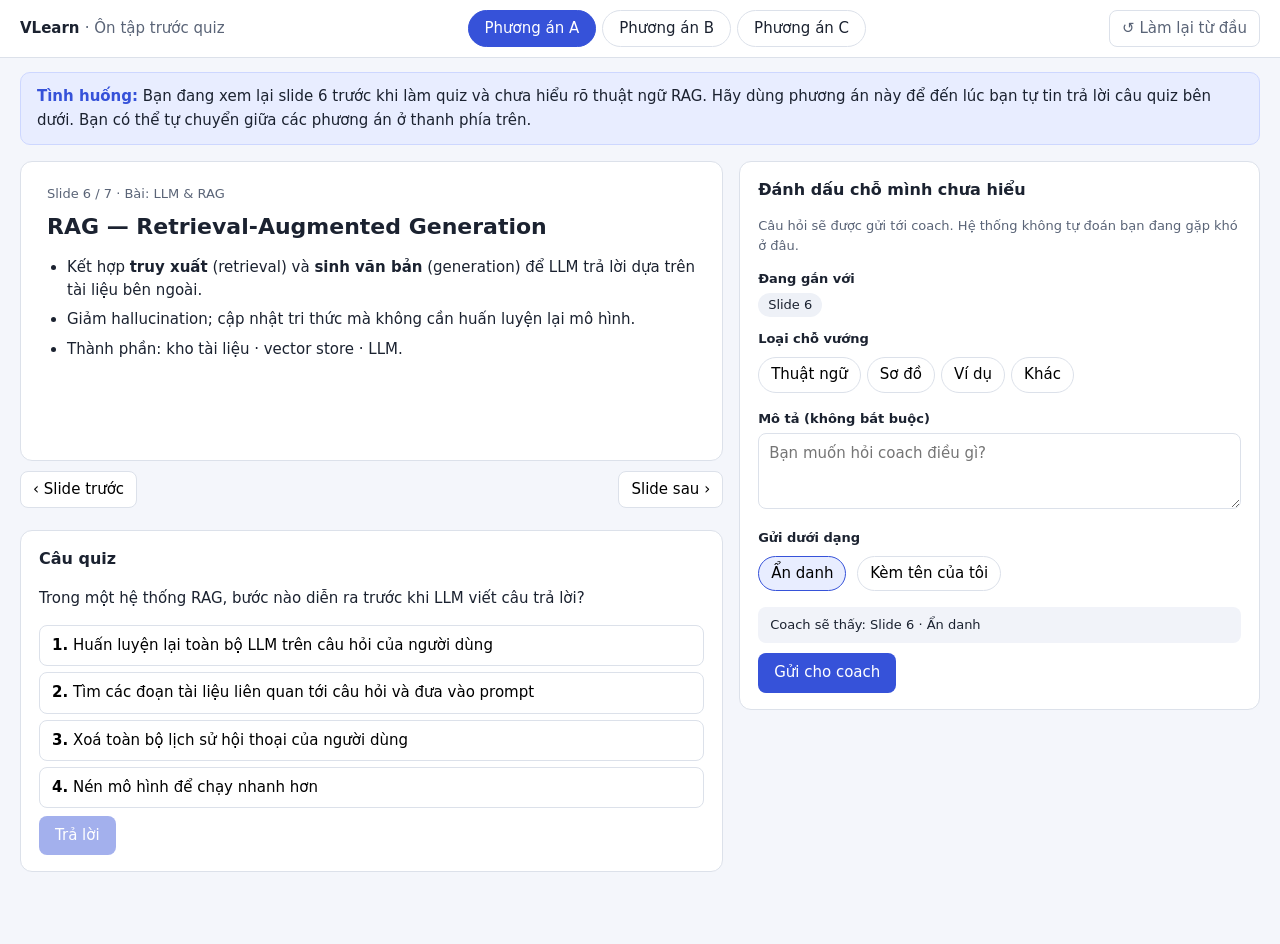
==== interactive_micro_prototype_vlearn_option_a_b_c.html @ 1e6d0ca1 "rebuil project" ====
<!doctype html>
<html lang="vi">
<head>
<meta charset="utf-8">
<meta name="viewport" content="width=device-width,initial-scale=1">
<title>Ôn tập trước quiz · Prototype A/B/C</title>
<style>
:root{
  color-scheme: light;
  --bg:#f4f6fb; --card:#ffffff; --ink:#1b2230; --muted:#5a6477; --line:#dce1ea;
  --brand:#3652d9; --brand-soft:#e8edff; --ok:#1c7a46; --ok-soft:#e2f4ea;
  --warn:#8f5200; --warn-soft:#fff2d4; --bad:#b3261e; --bad-soft:#fde7e5;
}
*{box-sizing:border-box}
body{margin:0;background:var(--bg);color:var(--ink);font:15px/1.55 system-ui,-apple-system,"Segoe UI",Roboto,sans-serif}
button{font:inherit;cursor:pointer}
.top{display:flex;gap:12px;align-items:center;flex-wrap:wrap;padding:10px 20px;background:var(--card);border-bottom:1px solid var(--line);position:sticky;top:0;z-index:5}
.brand{font-weight:700}
.brand span{font-weight:400;color:var(--muted)}
#seg{display:flex;gap:6px;margin:0 auto}
.seg{border:1px solid var(--line);background:#fff;border-radius:999px;padding:6px 16px;color:var(--ink)}
.seg.on{background:var(--brand);border-color:var(--brand);color:#fff}
.ghost{border:1px solid var(--line);background:#fff;border-radius:8px;padding:6px 12px;color:var(--muted)}
.task{margin:14px 20px 0;padding:12px 16px;background:var(--brand-soft);border:1px solid #cdd7ff;border-radius:10px}
.task b{color:var(--brand)}
.grid{display:grid;grid-template-columns:minmax(0,1.35fr) minmax(0,1fr);gap:16px;padding:16px 20px 60px;align-items:start}
@media (max-width:900px){.grid{grid-template-columns:1fr}}
.slide{background:var(--card);border:1px solid var(--line);border-radius:12px;padding:22px 26px;min-height:300px}
.slide .meta{color:var(--muted);font-size:13px;margin-bottom:6px}
.slide h1{font-size:22px;margin:0 0 12px}
.slide ul,.slide ol{margin:6px 0 0;padding-left:20px}
.slide li{margin:6px 0}
.flow{display:flex;flex-wrap:wrap;gap:6px;align-items:center;margin:14px 0}
.flow .st{background:var(--brand-soft);border:1px solid #cdd7ff;border-radius:8px;padding:6px 10px;font-size:14px}
.flow .ar{color:var(--muted)}
.navrow{display:flex;justify-content:space-between;margin:10px 0}
.navrow button{border:1px solid var(--line);background:#fff;border-radius:8px;padding:6px 12px}
.navrow button:disabled{opacity:.4;cursor:default}
.quiz,.card,.pcard{background:var(--card);border:1px solid var(--line);border-radius:12px;padding:16px 18px}
.quiz h2,.pcard h2{font-size:16px;margin:0 0 8px}
.opt{display:block;width:100%;text-align:left;border:1px solid var(--line);background:#fff;border-radius:8px;padding:8px 12px;margin:6px 0}
.opt.sel{border-color:var(--brand);background:var(--brand-soft)}
.primary{background:var(--brand);color:#fff;border:0;border-radius:8px;padding:8px 16px}
.primary:disabled{opacity:.45;cursor:default}
.sec{border:1px solid var(--line);background:#fff;border-radius:8px;padding:7px 12px;margin:4px 6px 4px 0}
.chip{border:1px solid var(--line);background:#fff;border-radius:999px;padding:5px 12px;margin:4px 6px 4px 0}
.chip.sel{background:var(--brand-soft);border-color:var(--brand)}
.muted{color:var(--muted)} .small{font-size:13px}
.field{margin:12px 0}
.field>label{display:block;font-weight:600;font-size:13px;margin-bottom:4px}
textarea,input[type=text]{width:100%;border:1px solid var(--line);border-radius:8px;padding:8px 10px;font:inherit}
textarea{min-height:76px;resize:vertical}
.pill{display:inline-block;background:#eef1f7;border-radius:999px;padding:2px 10px;font-size:13px}
.preview{background:#f1f3f9;border-radius:8px;padding:8px 12px;font-size:13px;margin:10px 0}
.badge{display:inline-block;border-radius:999px;padding:2px 10px;font-size:12px;font-weight:600;margin-bottom:6px}
.badge.high{background:var(--ok-soft);color:var(--ok)}
.badge.mid{background:var(--warn-soft);color:var(--warn)}
.badge.low{background:var(--bad-soft);color:var(--bad)}
.caveat{background:var(--warn-soft);border-radius:8px;padding:6px 10px;font-size:13px}
.src{font-size:13px;color:var(--muted)}
.signal{background:#f1f3f9;border-radius:8px;padding:8px 12px;font-size:13px;margin:8px 0}
.ok{border-color:#b5e0c6;background:var(--ok-soft)}
.bad{border-color:#f1b5b0;background:var(--bad-soft)}
.coach{border-left:4px solid var(--brand)}
.link{background:none;border:0;color:var(--brand);text-decoration:underline;padding:0}
.stack{display:flex;flex-direction:column;gap:12px}
.nudge{position:fixed;right:20px;bottom:20px;width:min(380px,calc(100vw - 40px));background:#fff;border:1px solid var(--brand);border-radius:12px;padding:14px 16px;box-shadow:0 8px 30px rgba(20,30,70,.18);z-index:20;animation:up .25s ease}
@keyframes up{from{transform:translateY(12px);opacity:0}to{transform:none;opacity:1}}
.nudge .why{background:#f1f3f9;border-radius:8px;padding:8px 12px;font-size:13px;margin:8px 0}
.nudge .why ul{margin:4px 0;padding-left:18px}
.row{display:flex;flex-wrap:wrap;gap:6px;margin-top:8px}
.logp{position:fixed;left:0;right:0;bottom:0;max-height:40vh;overflow:auto;background:#10131c;color:#dfe5f5;font:12px/1.5 ui-monospace,Consolas,monospace;padding:10px 16px;z-index:50}
.logp button{margin-right:8px}
.done{margin-top:12px}
</style>
</head>
<body>
<header class="top">
  <div class="brand">VLearn <span>· Ôn tập trước quiz</span></div>
  <nav id="seg" aria-label="Chọn phương án"></nav>
  <button class="ghost" data-act="reset">↺ Làm lại từ đầu</button>
</header>

<section class="task" id="task"></section>

<main class="grid">
  <section class="stack">
    <div>
      <article class="slide" id="slide"></article>
      <div class="navrow" id="navrow"></div>
    </div>
    <section class="quiz" id="quiz"></section>
    <section id="done"></section>
  </section>
  <aside id="panel" aria-live="polite"></aside>
</main>

<div id="nudge" class="nudge" hidden></div>
<div id="logp" class="logp" hidden></div>

<script>
/* ============ Cấu hình (URL): ?t=20 giây dừng ở slide 6 để phương án C gợi ý · ?order=BCA thứ tự nút · ?opt=B mở thẳng · ?log=1 hiện nhật ký ============ */
const params = new URLSearchParams(location.search);
const DWELL = Math.max(3, parseInt(params.get('t') || '20', 10) || 20);
let ORDER = (params.get('order') || 'ABC').toUpperCase().split('');
if (ORDER.length !== 3 || new Set(ORDER).size !== 3 || ORDER.some(c => !'ABC'.includes(c))) ORDER = ['A','B','C'];
const START_OPT = 'ABC'.includes((params.get('opt')||'').toUpperCase()) && params.get('opt') ? params.get('opt').toUpperCase() : ORDER[0];

/* ============ Nội dung dùng chung (fixture ~70%) ============ */
const SLIDES = {
  5: { title:'Giới hạn của LLM', body:`
      <ul>
        <li>Kiến thức dừng ở thời điểm huấn luyện, không tự cập nhật.</li>
        <li>Có thể “bịa” câu trả lời khi thiếu thông tin (hallucination).</li>
        <li>Không biết dữ liệu nội bộ của tổ chức.</li>
      </ul>` },
  6: { title:'RAG — Retrieval-Augmented Generation', body:`
      <ul>
        <li>Kết hợp <b>truy xuất</b> (retrieval) và <b>sinh văn bản</b> (generation) để LLM trả lời dựa trên tài liệu bên ngoài.</li>
        <li>Giảm hallucination; cập nhật tri thức mà không cần huấn luyện lại mô hình.</li>
        <li>Thành phần: kho tài liệu · vector store · LLM.</li>
      </ul>` },
  7: { title:'Pipeline của một hệ thống RAG', body:`
      <div class="flow">
        <span class="st">1 Câu hỏi</span><span class="ar">→</span>
        <span class="st">2 Embedding</span><span class="ar">→</span>
        <span class="st">3 Vector search</span><span class="ar">→</span>
        <span class="st">4 Top-k chunks</span><span class="ar">→</span>
        <span class="st">5 Prompt + LLM</span><span class="ar">→</span>
        <span class="st">6 Câu trả lời</span>
      </div>
      <ul>
        <li>Câu hỏi và tài liệu được chuyển thành vector (embedding).</li>
        <li>Vector search chọn các chunk gần câu hỏi nhất (top-k).</li>
        <li>Các chunk được ghép vào prompt trước khi LLM sinh câu trả lời.</li>
      </ul>` }
};
const CROWD = {5:2, 6:12, 7:5};  // số liệu minh hoạ cho phương án B (không phải dữ liệu thật)
const QUIZ = {
  q:'Trong một hệ thống RAG, bước nào diễn ra trước khi LLM viết câu trả lời?',
  opts:[
    'Huấn luyện lại toàn bộ LLM trên câu hỏi của người dùng',
    'Tìm các đoạn tài liệu liên quan tới câu hỏi và đưa vào prompt',
    'Xoá toàn bộ lịch sử hội thoại của người dùng',
    'Nén mô hình để chạy nhanh hơn'
  ],
  correct:1
};
const TERMS = {
  rag:{label:'Retrieval-Augmented Generation (RAG)', src:'Slide 6, dòng 1–2', conf:'high',
    text:'RAG nghĩa là “tra tài liệu trước, rồi mới trả lời”. Thay vì chỉ dựa vào những gì mô hình đã học, hệ thống (1) tìm các đoạn tài liệu liên quan tới câu hỏi, (2) đưa các đoạn đó vào prompt cùng với câu hỏi, (3) để LLM viết câu trả lời dựa trên các đoạn đó. Giống như làm bài thi được mở sách: bạn lật đúng trang trước khi viết đáp án.'},
  emb:{label:'Embedding / vector search', src:'Slide 7, bước 2–3', conf:'high',
    text:'Embedding biến một đoạn văn thành một dãy số (vector) sao cho các đoạn có nghĩa gần nhau thì vector cũng gần nhau. Vector search là bước so khoảng cách giữa vector của câu hỏi với vector của các đoạn tài liệu để tìm ra những đoạn gần nhất.'},
  topk:{label:'Top-k chunks', src:'Slide 7, bước 4', conf:'mid',
    text:'Top-k chunks là k đoạn tài liệu (chunk) giống câu hỏi nhất sau bước vector search. Ví dụ k = 3 nghĩa là lấy 3 đoạn gần nhất rồi đưa vào prompt.',
    caveat:'Slide chưa nói cách chọn k. Giá trị k tuỳ từng hệ thống — nên xác nhận với coach.'},
  none:{label:'', src:'Không tìm thấy trong slide 5–7', conf:'low',
    text:'Mình chưa tìm thấy phần này trong slide 5–7 nên chưa chắc về câu trả lời. Bạn thử chọn một thuật ngữ gợi ý hoặc nhờ coach.'}
};
const CONF = {high:'Cao', mid:'Trung bình', low:'Thấp'};
const COACH_REPLY = 'Chào bạn, RAG hiểu đơn giản là “cho mô hình mở sách khi trả lời”. Bạn xem lại sơ đồ ở slide 7: câu hỏi → tìm đoạn tài liệu liên quan → đưa vào prompt → LLM trả lời. Nếu còn chỗ nào mơ hồ, bạn nhắn lại mình nhé.';

/* ============ Trạng thái ============ */
const LOG = [];
const TRIED = new Set();
let timers = [];
let S = fresh(START_OPT);

function fresh(opt){
  return {
    opt, t0: Date.now(), slide: 6, visits:{5:0,6:1,7:0}, dwell:0,
    q:{pick:null, result:null, conf:null, tries:0},
    nudgeOn:true, nudgeVisible:false, nudgeShown:0,
    a:{phase:'form', kind:'', text:'', anon:true},
    b:{phase:'ask', key:null, query:'', draft:'', anon:true, note:''},
    c:{phase:'idle', signals:[], why:false, anon:false}
  };
}
const $ = s => document.querySelector(s);
const esc = s => String(s).replace(/[&<>"']/g, c => ({'&':'&amp;','<':'&lt;','>':'&gt;','"':'&quot;',"'":'&#39;'}[c]));
function now(){ return new Date().toLocaleTimeString('vi-VN',{hour12:false}); }
function log(action, detail=''){
  LOG.push({clock:now(), t:((Date.now()-S.t0)/1000).toFixed(1), opt:S.opt, action, detail});
  renderLog();
}
function clearTimers(){ timers.forEach(clearTimeout); timers = []; }

/* ============ Render ============ */
function render(){
  $('#seg').innerHTML = ORDER.map(o =>
    `<button class="seg ${S.opt===o?'on':''}" data-act="opt" data-v="${o}">Phương án ${o}${TRIED.has(o)?' ✓':''}</button>`).join('');
  $('#task').innerHTML = `<b>Tình huống:</b> Bạn đang xem lại slide 6 trước khi làm quiz và chưa hiểu rõ thuật ngữ RAG. Hãy dùng phương án này để đến lúc bạn tự tin trả lời câu quiz bên dưới. Bạn có thể tự chuyển giữa các phương án ở thanh phía trên.`;
  const sl = SLIDES[S.slide];
  $('#slide').innerHTML = `<div class="meta">Slide ${S.slide} / 7 · Bài: LLM &amp; RAG</div><h1>${sl.title}</h1>${sl.body}`;
  $('#navrow').innerHTML =
    `<button data-act="slide" data-n="${S.slide-1}" ${S.slide<=5?'disabled':''}>‹ Slide trước</button>
     <button data-act="slide" data-n="${S.slide+1}" ${S.slide>=7?'disabled':''}>Slide sau ›</button>`;
  renderQuiz();
  renderPanel();
  renderNudge();
}

function renderQuiz(){
  const q = S.q;
  let h = `<h2>Câu quiz</h2><p>${QUIZ.q}</p>`;
  h += QUIZ.opts.map((o,i)=>`<button class="opt ${q.pick===i?'sel':''}" data-act="qpick" data-i="${i}"><b>${i+1}.</b> ${esc(o)}</button>`).join('');
  h += `<div class="row"><button class="primary" data-act="qsubmit" ${q.pick===null?'disabled':''}>Trả lời</button></div>`;
  if (q.result==='bad') h += `<div class="card bad" style="margin-top:10px">Chưa đúng. Bạn có thể xem lại slide và thử lại.</div>`;
  if (q.result==='ok'){
    h += `<div class="card ok" style="margin-top:10px"><b>Đúng.</b>`;
    if (q.conf===null){
      h += `<p style="margin:8px 0 4px">Bạn thấy mình chắc chắn với câu trả lời này đến mức nào?</p>
        <div class="row"><button class="sec" data-act="conf" data-v="Chắc chắn">Chắc chắn</button>
        <button class="sec" data-act="conf" data-v="Tạm ổn">Tạm ổn</button>
        <button class="sec" data-act="conf" data-v="Đoán">Chủ yếu là đoán</button></div>`;
    } else h += ` <span class="muted">Mức chắc chắn bạn chọn: ${esc(q.conf)}.</span>`;
    h += `</div>`;
  }
  $('#quiz').innerHTML = h;
  if (q.conf!==null){
    const left = ORDER.filter(o=>!TRIED.has(o));
    $('#done').innerHTML = `<div class="card done"><b>Bạn đã hoàn thành phương án ${S.opt}.</b><br>${left.length?`Hãy thử tiếp phương án ${left.join(', ')} ở thanh phía trên.`:'Bạn đã thử cả ba phương án.'}</div>`;
  } else $('#done').innerHTML = '';
}

function badge(conf){ return `<div class="badge ${conf}">Độ chắc chắn của mình: ${CONF[conf]}</div>`; }
function explainCard(key, query){
  const t = TERMS[key];
  const head = key==='none' ? `<h3 style="margin:0 0 4px;font-size:15px">Câu hỏi: “${esc(query)}”</h3>` : `<h3 style="margin:0 0 4px;font-size:15px">${esc(t.label)}</h3>`;
  return `<div class="card">${badge(t.conf)}${head}<p style="margin:6px 0">${t.text}</p>
    ${t.caveat?`<p class="caveat">⚠ ${t.caveat}</p>`:''}
    <p class="src">Dựa trên: ${t.src}</p>
    <p class="muted small" style="margin:0">Đây là giải thích tự động, có thể chưa chính xác.</p></div>`;
}
function sentCard(p, canEdit){
  return `<div class="card ok"><b>Đã gửi cho coach.</b>
    <p class="muted small" style="margin:6px 0">Coach thường phản hồi trong vòng một ngày làm việc. Trong prototype, phản hồi hiện sau vài giây.</p>
    <div class="row">${canEdit?`<button class="sec" data-act="${p}_edit">Sửa câu hỏi</button>`:''}<button class="sec" data-act="${p}_withdraw">Thu hồi</button></div></div>`;
}
function replyCard(p, label){
  return `<div class="card coach"><b>${label}</b><p style="margin:6px 0">${COACH_REPLY}</p>
    <div class="row"><button class="sec" data-act="${p}_more">Hỏi thêm</button></div></div>`;
}

function renderPanel(){
  const el = $('#panel');
  if (S.opt==='A') el.innerHTML = panelA();
  else if (S.opt==='B') el.innerHTML = panelB();
  else el.innerHTML = panelC();
}

/* ----- Phương án A: learner tự đánh dấu, coach trả lời, AI không suy đoán ----- */
function panelA(){
  const a = S.a;
  let h = `<div class="pcard"><h2>Đánh dấu chỗ mình chưa hiểu</h2>
    <p class="muted small">Câu hỏi sẽ được gửi tới coach. Hệ thống không tự đoán bạn đang gặp khó ở đâu.</p>`;
  if (a.phase==='form'){
    const kinds = ['Thuật ngữ','Sơ đồ','Ví dụ','Khác'];
    h += `<div class="field"><label>Đang gắn với</label><span class="pill">Slide ${S.slide}</span></div>
      <div class="field"><label>Loại chỗ vướng</label>${kinds.map(k=>`<button class="chip ${a.kind===k?'sel':''}" data-act="a_kind" data-v="${k}">${k}</button>`).join('')}</div>
      <div class="field"><label for="aText">Mô tả (không bắt buộc)</label><textarea id="aText" placeholder="Bạn muốn hỏi coach điều gì?">${esc(a.text)}</textarea></div>
      <div class="field"><label>Gửi dưới dạng</label>
        <button class="chip ${a.anon?'sel':''}" data-act="a_anon" data-v="1">Ẩn danh</button>
        <button class="chip ${!a.anon?'sel':''}" data-act="a_anon" data-v="0">Kèm tên của tôi</button></div>
      <div class="preview">Coach sẽ thấy: Slide ${S.slide}${a.kind?` · ${esc(a.kind)}`:''}${a.text?` · “${esc(a.text)}”`:''} · ${a.anon?'Ẩn danh':'Có tên của bạn'}</div>
      <button class="primary" data-act="a_send">Gửi cho coach</button>`;
  } else if (a.phase==='sent') h += sentCard('a', true);
  else h += replyCard('a', 'Coach trả lời:');
  return h + `</div>`;
}

/* ----- Phương án B: learner hỏi, AI giải thích ở cấp nội dung ----- */
function panelB(){
  const b = S.b;
  let h = `<div class="pcard"><h2>Hỏi trợ lý về slide này</h2>
    <p class="muted small">Trợ lý chỉ dựa trên slide 5–7 của bài này và có thể trả lời sai.</p>
    <div class="signal">Slide ${S.slide}: ${CROWD[S.slide]} bạn khác cũng đánh dấu “chưa hiểu” (không hiển thị tên · số liệu minh hoạ)</div>`;
  if (b.phase==='ask'){
    if (b.note) h += `<p class="muted small">${esc(b.note)}</p>`;
    h += `<div class="field"><label>Chọn một thuật ngữ</label>
      <button class="chip" data-act="b_term" data-k="rag">Retrieval-Augmented Generation</button>
      <button class="chip" data-act="b_term" data-k="emb">Embedding / vector search</button>
      <button class="chip" data-act="b_term" data-k="topk">Top-k chunks</button></div>
      <div class="field"><label for="bQ">Hoặc tự hỏi</label>
      <input type="text" id="bQ" placeholder="Bạn muốn hiểu điều gì trên slide?" value="${esc(b.query)}">
      <div class="row"><button class="primary" data-act="b_ask">Hỏi</button></div></div>`;
  } else if (b.phase==='explained'){
    h += explainCard(b.key, b.query) + `<div class="row">
      <button class="sec" data-act="b_ok">Mình hiểu rồi</button>
      <button class="sec" data-act="b_draft">Vẫn chưa hiểu</button>
      <button class="sec" data-act="b_more">Hỏi phần khác</button></div>`;
  } else if (b.phase==='draft'){
    h += `<div class="field"><label for="bDraft">Trợ lý soạn nháp câu hỏi cho coach — bạn xem và sửa trước khi gửi</label>
      <textarea id="bDraft">${esc(b.draft)}</textarea></div>
      <div class="field"><label>Gửi dưới dạng</label>
        <button class="chip ${b.anon?'sel':''}" data-act="b_anon" data-v="1">Ẩn danh</button>
        <button class="chip ${!b.anon?'sel':''}" data-act="b_anon" data-v="0">Kèm tên của tôi</button></div>
      <div class="row"><button class="primary" data-act="b_send">Gửi cho coach</button>
      <button class="sec" data-act="b_cancel">Không gửi</button></div>`;
  } else if (b.phase==='sent') h += sentCard('b', false);
  else h += replyCard('b', 'Coach trả lời:');
  return h + `</div>`;
}

/* ----- Phương án C: AI chủ động hỏi thăm khi thấy tín hiệu ----- */
function panelC(){
  const c = S.c;
  let h = `<div class="pcard"><h2>Trợ lý học tập</h2>
    <p class="muted small">Mình chỉ lên tiếng khi thấy bạn có thể đang gặp khó. Mình dùng thao tác chuyển slide và thời gian ở mỗi slide trong phiên này; mình không đọc ghi chú hay nội dung chat của bạn.</p>
    <div class="row" style="margin:0 0 8px"><span class="pill">Gợi ý chủ động: ${S.nudgeOn?'Bật':'Tắt'}</span>
    <button class="link" data-act="${S.nudgeOn?'c_off':'c_on'}">${S.nudgeOn?'Tắt':'Bật lại'}</button></div>`;
  if (c.phase==='idle'){
    h += `<p class="muted">${S.nudgeOn?'Hiện chưa có gợi ý nào.':'Gợi ý chủ động đang tắt.'}</p>`;
  } else if (c.phase==='explained'){
    h += explainCard('rag') + `<div class="row">
      <button class="sec" data-act="c_ok">Mình hiểu rồi</button>
      <button class="sec" data-act="c_coach">Vẫn chưa hiểu → nhờ coach</button></div>`;
  } else if (c.phase==='preview'){
    h += `<div class="card"><b>Xem trước thẻ sẽ vào hàng chờ hỗ trợ của coach</b>
      <ul class="small" style="margin:8px 0;padding-left:18px">
        <li>Learner: ${c.anon?'Ẩn danh':'Bạn (kèm tên)'}</li>
        <li>Nội dung: Slide 6 — RAG</li>
        <li>Tín hiệu hệ thống đã thấy: ${c.signals.length?esc(c.signals.join('; ')):'không có'}</li>
        <li>Gợi ý hành động cho coach: nhắn hỏi bạn chỗ nào ở slide 6 chưa rõ</li></ul>
      <div class="field" style="margin:8px 0"><label>Gửi dưới dạng</label>
        <button class="chip ${!c.anon?'sel':''}" data-act="c_anon" data-v="0">Kèm tên của tôi</button>
        <button class="chip ${c.anon?'sel':''}" data-act="c_anon" data-v="1">Ẩn danh</button></div>
      <p class="muted small" style="margin:0 0 8px">Thẻ chỉ được gửi khi bạn bấm “Gửi cho coach”.</p>
      <div class="row"><button class="primary" data-act="c_send">Gửi cho coach</button>
      <button class="sec" data-act="c_cancel">Không gửi</button></div></div>`;
  } else if (c.phase==='sent') h += sentCard('c', false);
  else h += replyCard('c', 'Coach nhắn cho bạn:');
  return h + `</div>`;
}

function renderNudge(){
  const el = $('#nudge');
  if (S.opt!=='C' || !S.nudgeVisible){ el.hidden = true; el.innerHTML=''; return; }
  const c = S.c;
  el.hidden = false;
  el.innerHTML = `<b>Có vẻ bạn đang gặp khó ở slide 6.</b> Bạn có cần mình giúp không?
    <div><button class="link small" data-act="c_why">Vì sao mình hỏi?</button></div>
    ${c.why?`<div class="why">Mình thấy:<ul>${c.signals.map(s=>`<li>${esc(s)}</li>`).join('')}</ul>
      Mình chỉ dùng thao tác chuyển slide và thời gian ở mỗi slide trong phiên này, và không báo coach nếu bạn chưa đồng ý. Đây chỉ là suy đoán, có thể sai.</div>`:''}
    <div class="row"><button class="primary" data-act="c_explain">Giải thích giúp mình</button>
    <button class="sec" data-act="c_coach">Nhờ coach hỗ trợ</button>
    <button class="sec" data-act="c_later">Để sau</button>
    <button class="sec" data-act="c_offnudge">Đừng gợi ý nữa</button></div>`;
}

function renderLog(){
  const el = $('#logp');
  if (el.hidden) return;
  el.innerHTML = `<div><button data-act="logcopy">Sao chép nhật ký</button><button data-act="logclose">Đóng (Shift+L)</button>
    <b>Nhật ký thao tác — chỉ dành cho người điều phối, không thay thế ghi chú quan sát của bạn</b></div>` +
    LOG.map(e=>`<div>${e.clock} · +${e.t}s · ${e.opt} · ${esc(e.action)} ${esc(e.detail)}</div>`).join('');
}

/* ============ Logic ============ */
function switchOpt(o){
  if (o===S.opt) return;
  clearTimers();
  const prevLog = S.opt;
  S = fresh(o);
  log('switch_option', 'từ ' + prevLog);
  render();
}
function gotoSlide(n){
  if (n<5||n>7||n===S.slide) return;
  S.slide = n; S.visits[n]++; S.dwell = 0;
  log('slide', String(n));
  if (S.opt==='C' && n===6 && S.visits[6]>=2) maybeNudge('revisit');
  render();
}
function maybeNudge(reason){
  if (S.opt!=='C' || !S.nudgeOn || S.nudgeVisible || S.nudgeShown>=2 || S.c.phase!=='idle') return;
  const sig = [];
  if (reason==='dwell') sig.push(`Đang ở slide 6 khoảng ${Math.max(S.dwell,1)} giây`);
  if (S.visits[6]>=2) sig.push(`Đã quay lại slide 6 ${S.visits[6]-1} lần`);
  S.c.signals = sig; S.c.why = false;
  S.nudgeVisible = true; S.nudgeShown++;
  log('nudge_shown', reason + ': ' + sig.join('; '));
  renderNudge();
}
setInterval(()=>{
  if (S.opt==='C' && S.slide===6 && !S.nudgeVisible && S.nudgeOn){
    S.dwell++;
    if (S.dwell>=DWELL) maybeNudge('dwell');
  }
}, 1000);

function startReply(p){
  const t = setTimeout(()=>{ if (S[p].phase==='sent'){ S[p].phase='replied'; log('coach_reply_shown'); render(); } }, 4000);
  timers.push(t);
}
function answerKey(q){
  const s = q.toLowerCase();
  if (/rag|retrieval|augment/.test(s)) return 'rag';
  if (/embed|vector/.test(s)) return 'emb';
  if (/top|chunk/.test(s)) return 'topk';
  return 'none';
}

const ACT = {
  opt:(d)=>switchOpt(d.v),
  reset:()=>{ clearTimers(); const o=S.opt; S=fresh(o); log('reset'); render(); },
  slide:(d)=>gotoSlide(parseInt(d.n,10)),
  qpick:(d)=>{ S.q.pick=parseInt(d.i,10); S.q.result=null; log('quiz_pick', String(S.q.pick+1)); render(); },
  qsubmit:()=>{ S.q.tries++; S.q.result = S.q.pick===QUIZ.correct?'ok':'bad'; log('quiz_submit', `đáp án ${S.q.pick+1} → ${S.q.result==='ok'?'đúng':'sai'} (lần ${S.q.tries})`); render(); },
  conf:(d)=>{ S.q.conf=d.v; TRIED.add(S.opt); log('confidence', d.v); log('option_done'); render(); },

  a_kind:(d)=>{ S.a.kind=d.v; log('A_kind', d.v); render(); },
  a_anon:(d)=>{ S.a.anon=d.v==='1'; log('A_anon', S.a.anon?'ẩn danh':'kèm tên'); render(); },
  a_send:()=>{ S.a.phase='sent'; log('A_send', `slide ${S.slide}; ${S.a.kind||'-'}; "${S.a.text}"; ${S.a.anon?'ẩn danh':'kèm tên'}`); startReply('a'); render(); },
  a_edit:()=>{ clearTimers(); S.a.phase='form'; log('A_edit'); render(); },
  a_withdraw:()=>{ clearTimers(); S.a=fresh('A').a; log('A_withdraw'); render(); },
  a_more:()=>{ S.a=fresh('A').a; log('A_more'); render(); },

  b_term:(d)=>{ S.b.key=d.k; S.b.query=''; S.b.phase='explained'; log('B_term', d.k); render(); },
  b_ask:()=>{ const v=(S.b.query||'').trim(); if(!v) return; S.b.key=answerKey(v); S.b.phase='explained'; log('B_ask', `"${v}" → ${S.b.key}`); render(); },
  b_ok:()=>{ S.b.phase='ask'; S.b.query=''; S.b.note='Đã ghi nhận: bạn đã hiểu phần này.'; log('B_understood'); render(); },
  b_more:()=>{ S.b.phase='ask'; S.b.query=''; S.b.note=''; log('B_ask_other'); render(); },
  b_draft:()=>{ const lb = S.b.key && S.b.key!=='none' ? TERMS[S.b.key].label : (S.b.query||'phần này');
    S.b.draft = `Mình chưa hiểu “${lb}” ở slide ${S.slide}. Mình đã đọc phần giải thích tự động nhưng vẫn chưa rõ: [bạn bổ sung chỗ còn vướng].`;
    S.b.phase='draft'; log('B_still_unclear'); render(); },
  b_anon:(d)=>{ S.b.anon=d.v==='1'; log('B_anon', S.b.anon?'ẩn danh':'kèm tên'); render(); },
  b_send:()=>{ S.b.phase='sent'; log('B_send', `"${S.b.draft}"; ${S.b.anon?'ẩn danh':'kèm tên'}`); startReply('b'); render(); },
  b_cancel:()=>{ S.b.phase='explained'; log('B_cancel_send'); render(); },
  b_withdraw:()=>{ clearTimers(); S.b.phase='draft'; log('B_withdraw'); render(); },

  c_why:()=>{ S.c.why=!S.c.why; log('C_why', S.c.why?'mở':'đóng'); renderNudge(); },
  c_explain:()=>{ S.nudgeVisible=false; S.nudgeShown=2; S.c.phase='explained'; log('C_explain'); render(); },
  c_coach:()=>{ S.nudgeVisible=false; S.nudgeShown=2; S.c.phase='preview'; log('C_to_coach_preview'); render(); },
  c_later:()=>{ S.nudgeVisible=false; log('C_later'); render(); },
  c_offnudge:()=>{ S.nudgeOn=false; S.nudgeVisible=false; log('C_dismiss_forever'); render(); },
  c_off:()=>{ S.nudgeOn=false; S.nudgeVisible=false; log('C_toggle_off'); render(); },
  c_on:()=>{ S.nudgeOn=true; S.dwell=0; log('C_toggle_on'); render(); },
  c_ok:()=>{ S.c.phase='idle'; log('C_understood'); render(); },
  c_anon:(d)=>{ S.c.anon=d.v==='1'; log('C_anon', S.c.anon?'ẩn danh':'kèm tên'); render(); },
  c_send:()=>{ S.c.phase='sent'; log('C_send', `${S.c.anon?'ẩn danh':'kèm tên'}; ${S.c.signals.join('; ')}`); startReply('c'); render(); },
  c_cancel:()=>{ S.c.phase='idle'; log('C_cancel_send'); render(); },
  c_withdraw:()=>{ clearTimers(); S.c.phase='preview'; log('C_withdraw'); render(); },
  c_more:()=>{ S.c.phase='idle'; log('C_more'); render(); },

  logcopy:()=>{ const txt = LOG.map(e=>`${e.clock}\t+${e.t}s\t${e.opt}\t${e.action}\t${e.detail}`).join('\n'); try{ navigator.clipboard.writeText(txt); }catch(_){} },
  logclose:()=>{ $('#logp').hidden=true; }
};

document.addEventListener('click', e=>{
  const el = e.target.closest('[data-act]');
  if (!el) return;
  const fn = ACT[el.dataset.act];
  if (fn) fn(el.dataset);
});
document.addEventListener('input', e=>{
  if (e.target.id==='aText') S.a.text = e.target.value;
  if (e.target.id==='bQ') S.b.query = e.target.value;
  if (e.target.id==='bDraft') S.b.draft = e.target.value;
});
document.addEventListener('keydown', e=>{
  if (e.key==='Enter' && e.target.id==='bQ'){ e.preventDefault(); ACT.b_ask(); }
  if (e.shiftKey && (e.key==='L' || e.key==='l') && !/INPUT|TEXTAREA/.test(document.activeElement.tagName)){
    const el = $('#logp'); el.hidden = !el.hidden; renderLog();
  }
});
if (params.get('log')==='1'){ $('#logp').hidden=false; }

log('start', `phương án ${S.opt}; ngưỡng dừng ${DWELL}s`);
render();
</script>
</body>
</html>
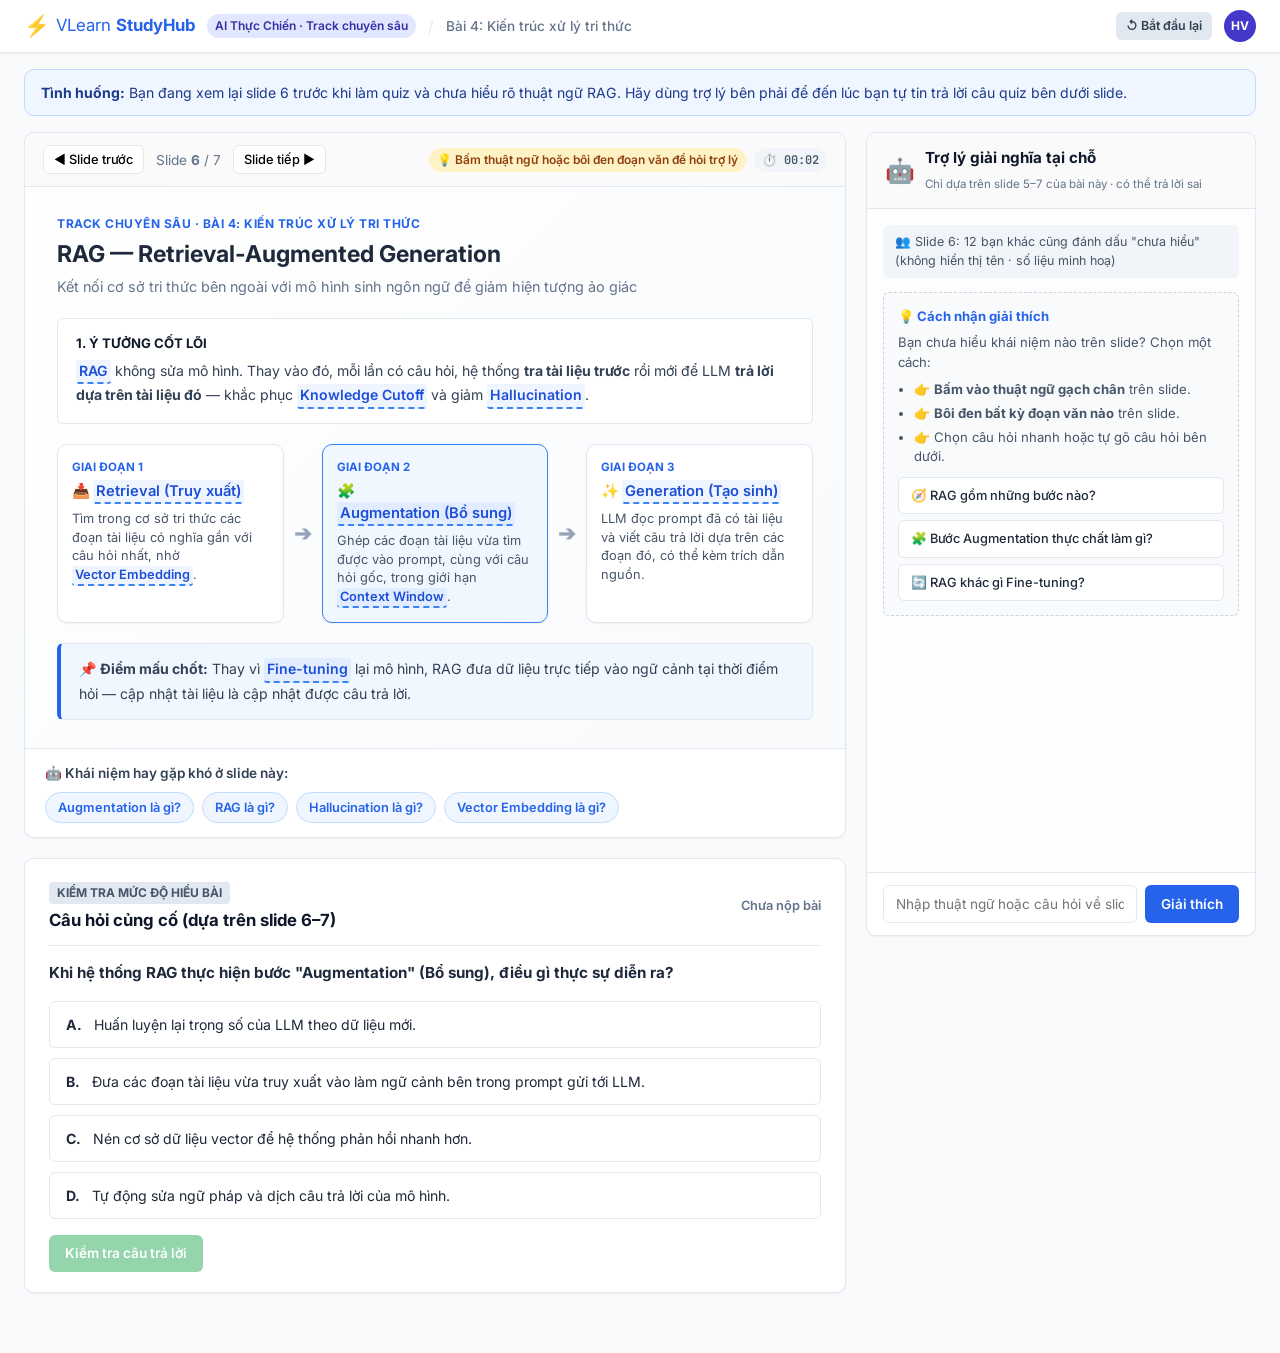
==== commit 27c482c7: "done" ====
--- a/interactive_micro_prototype_vlearn_option_a_b_c.html
+++ b/interactive_micro_prototype_vlearn_option_a_b_c.html
@@ -1,448 +1,618 @@
-<!doctype html>
+<!DOCTYPE html>
 <html lang="vi">
 <head>
-<meta charset="utf-8">
-<meta name="viewport" content="width=device-width,initial-scale=1">
-<title>Ôn tập trước quiz · Prototype A/B/C</title>
+<meta charset="UTF-8">
+<meta name="viewport" content="width=device-width, initial-scale=1.0">
+<title>VLearn StudyHub · Trợ lý giải nghĩa tại chỗ</title>
+<link rel="preconnect" href="https://fonts.googleapis.com">
+<link rel="preconnect" href="https://fonts.gstatic.com" crossorigin>
+<link href="https://fonts.googleapis.com/css2?family=Inter:wght@400;500;600;700&family=JetBrains+Mono:wght@400;500&display=swap" rel="stylesheet">
+<!--
+  Micro-prototype phương án được chọn — Option B: Trợ lý giải nghĩa tại chỗ (User + AI co-create).
+  Nhóm H3201, Case C (AI Support Radar). Giao diện và nội dung dựa trên bản của Chử Trần Phương Nam (prototype_phuongnam/).
+  Learner chủ động hỏi (bấm thuật ngữ, bôi đen đoạn văn, chọn câu hỏi nhanh hoặc tự gõ); AI giải thích trong phạm vi
+  slide 5–7 kèm độ chắc chắn và dẫn chứng; chỉ khi learner vẫn chưa hiểu mới soạn nháp câu hỏi cho coach, learner sửa
+  và tự quyết định gửi (ẩn danh hoặc kèm tên), có thể thu hồi.
+  Mọi phản hồi "AI" và "coach" là nội dung soạn sẵn; không gọi mô hình hay API nào.
+  Tham số URL: ?log=1 hiện nhật ký thao tác (hoặc Shift+L).
+-->
 <style>
 :root{
-  color-scheme: light;
-  --bg:#f4f6fb; --card:#ffffff; --ink:#1b2230; --muted:#5a6477; --line:#dce1ea;
-  --brand:#3652d9; --brand-soft:#e8edff; --ok:#1c7a46; --ok-soft:#e2f4ea;
-  --warn:#8f5200; --warn-soft:#fff2d4; --bad:#b3261e; --bad-soft:#fde7e5;
-}
-*{box-sizing:border-box}
-body{margin:0;background:var(--bg);color:var(--ink);font:15px/1.55 system-ui,-apple-system,"Segoe UI",Roboto,sans-serif}
-button{font:inherit;cursor:pointer}
-.top{display:flex;gap:12px;align-items:center;flex-wrap:wrap;padding:10px 20px;background:var(--card);border-bottom:1px solid var(--line);position:sticky;top:0;z-index:5}
-.brand{font-weight:700}
-.brand span{font-weight:400;color:var(--muted)}
-#seg{display:flex;gap:6px;margin:0 auto}
-.seg{border:1px solid var(--line);background:#fff;border-radius:999px;padding:6px 16px;color:var(--ink)}
-.seg.on{background:var(--brand);border-color:var(--brand);color:#fff}
-.ghost{border:1px solid var(--line);background:#fff;border-radius:8px;padding:6px 12px;color:var(--muted)}
-.task{margin:14px 20px 0;padding:12px 16px;background:var(--brand-soft);border:1px solid #cdd7ff;border-radius:10px}
-.task b{color:var(--brand)}
-.grid{display:grid;grid-template-columns:minmax(0,1.35fr) minmax(0,1fr);gap:16px;padding:16px 20px 60px;align-items:start}
-@media (max-width:900px){.grid{grid-template-columns:1fr}}
-.slide{background:var(--card);border:1px solid var(--line);border-radius:12px;padding:22px 26px;min-height:300px}
-.slide .meta{color:var(--muted);font-size:13px;margin-bottom:6px}
-.slide h1{font-size:22px;margin:0 0 12px}
-.slide ul,.slide ol{margin:6px 0 0;padding-left:20px}
-.slide li{margin:6px 0}
-.flow{display:flex;flex-wrap:wrap;gap:6px;align-items:center;margin:14px 0}
-.flow .st{background:var(--brand-soft);border:1px solid #cdd7ff;border-radius:8px;padding:6px 10px;font-size:14px}
-.flow .ar{color:var(--muted)}
-.navrow{display:flex;justify-content:space-between;margin:10px 0}
-.navrow button{border:1px solid var(--line);background:#fff;border-radius:8px;padding:6px 12px}
-.navrow button:disabled{opacity:.4;cursor:default}
-.quiz,.card,.pcard{background:var(--card);border:1px solid var(--line);border-radius:12px;padding:16px 18px}
-.quiz h2,.pcard h2{font-size:16px;margin:0 0 8px}
-.opt{display:block;width:100%;text-align:left;border:1px solid var(--line);background:#fff;border-radius:8px;padding:8px 12px;margin:6px 0}
-.opt.sel{border-color:var(--brand);background:var(--brand-soft)}
-.primary{background:var(--brand);color:#fff;border:0;border-radius:8px;padding:8px 16px}
-.primary:disabled{opacity:.45;cursor:default}
-.sec{border:1px solid var(--line);background:#fff;border-radius:8px;padding:7px 12px;margin:4px 6px 4px 0}
-.chip{border:1px solid var(--line);background:#fff;border-radius:999px;padding:5px 12px;margin:4px 6px 4px 0}
-.chip.sel{background:var(--brand-soft);border-color:var(--brand)}
-.muted{color:var(--muted)} .small{font-size:13px}
-.field{margin:12px 0}
-.field>label{display:block;font-weight:600;font-size:13px;margin-bottom:4px}
-textarea,input[type=text]{width:100%;border:1px solid var(--line);border-radius:8px;padding:8px 10px;font:inherit}
-textarea{min-height:76px;resize:vertical}
-.pill{display:inline-block;background:#eef1f7;border-radius:999px;padding:2px 10px;font-size:13px}
-.preview{background:#f1f3f9;border-radius:8px;padding:8px 12px;font-size:13px;margin:10px 0}
-.badge{display:inline-block;border-radius:999px;padding:2px 10px;font-size:12px;font-weight:600;margin-bottom:6px}
-.badge.high{background:var(--ok-soft);color:var(--ok)}
-.badge.mid{background:var(--warn-soft);color:var(--warn)}
-.badge.low{background:var(--bad-soft);color:var(--bad)}
-.caveat{background:var(--warn-soft);border-radius:8px;padding:6px 10px;font-size:13px}
-.src{font-size:13px;color:var(--muted)}
-.signal{background:#f1f3f9;border-radius:8px;padding:8px 12px;font-size:13px;margin:8px 0}
-.ok{border-color:#b5e0c6;background:var(--ok-soft)}
-.bad{border-color:#f1b5b0;background:var(--bad-soft)}
-.coach{border-left:4px solid var(--brand)}
-.link{background:none;border:0;color:var(--brand);text-decoration:underline;padding:0}
-.stack{display:flex;flex-direction:column;gap:12px}
-.nudge{position:fixed;right:20px;bottom:20px;width:min(380px,calc(100vw - 40px));background:#fff;border:1px solid var(--brand);border-radius:12px;padding:14px 16px;box-shadow:0 8px 30px rgba(20,30,70,.18);z-index:20;animation:up .25s ease}
-@keyframes up{from{transform:translateY(12px);opacity:0}to{transform:none;opacity:1}}
-.nudge .why{background:#f1f3f9;border-radius:8px;padding:8px 12px;font-size:13px;margin:8px 0}
-.nudge .why ul{margin:4px 0;padding-left:18px}
-.row{display:flex;flex-wrap:wrap;gap:6px;margin-top:8px}
-.logp{position:fixed;left:0;right:0;bottom:0;max-height:40vh;overflow:auto;background:#10131c;color:#dfe5f5;font:12px/1.5 ui-monospace,Consolas,monospace;padding:10px 16px;z-index:50}
-.logp button{margin-right:8px}
-.done{margin-top:12px}
+  --primary:#2563eb; --primary-hover:#1d4ed8; --primary-light:#eff6ff;
+  --success:#16a34a; --success-light:#f0fdf4; --warning:#d97706; --warning-light:#fffbeb; --danger:#dc2626;
+  --bg-main:#f8fafc; --bg-card:#ffffff; --text-main:#0f172a; --text-muted:#64748b; --border:#e2e8f0;
+  --shadow-sm:0 1px 2px 0 rgb(0 0 0 / .05);
+  --shadow-md:0 4px 6px -1px rgb(0 0 0 / .1),0 2px 4px -2px rgb(0 0 0 / .1);
+  --shadow-lg:0 10px 15px -3px rgb(0 0 0 / .1),0 4px 6px -4px rgb(0 0 0 / .1);
+  --radius:10px; --radius-sm:6px;
+  --font:'Inter',-apple-system,BlinkMacSystemFont,'Segoe UI',Roboto,sans-serif;
+  --font-mono:'JetBrains Mono',ui-monospace,Consolas,monospace;
+}
+*{box-sizing:border-box;margin:0;padding:0}
+[hidden]{display:none !important}
+body{font-family:var(--font);background:var(--bg-main);color:var(--text-main);line-height:1.5;min-height:100vh}
+button,input,textarea,select{font:inherit}
+button{cursor:pointer}
+button:focus-visible,input:focus-visible,textarea:focus-visible,select:focus-visible{outline:3px solid #93c5fd;outline-offset:2px}
+
+/* NAVBAR */
+.navbar{background:var(--bg-card);border-bottom:1px solid var(--border);padding:10px 24px;display:flex;align-items:center;justify-content:space-between;gap:16px;flex-wrap:wrap;position:sticky;top:0;z-index:100;box-shadow:var(--shadow-sm)}
+.nav-left,.nav-right{display:flex;align-items:center;gap:12px;flex-wrap:wrap}
+.logo{display:flex;align-items:center;gap:6px;font-size:1.05rem;color:var(--primary)}
+.logo-icon{font-size:1.3rem}
+.badge{display:inline-flex;align-items:center;padding:3px 8px;font-size:.75rem;font-weight:600;border-radius:9999px}
+.track-badge{background:#e0e7ff;color:#3730a3}
+.badge-hint{background:#fef3c7;color:#92400e}
+.badge-time{background:#f1f5f9;color:#475569;font-family:var(--font-mono)}
+.divider{color:var(--border)}
+.lesson-title{font-size:.85rem;font-weight:500;color:var(--text-muted)}
+.user-avatar{width:32px;height:32px;border-radius:50%;background:#4338ca;color:#fff;display:flex;align-items:center;justify-content:center;font-size:.75rem;font-weight:700}
+
+/* TASK */
+.task-bar{max-width:1560px;margin:16px auto 0;padding:0 24px}
+.task-inner{background:var(--primary-light);border:1px solid #bfdbfe;border-radius:var(--radius);padding:12px 16px;font-size:.88rem;color:#1e3a8a}
+
+/* LAYOUT */
+.main-layout{display:grid;grid-template-columns:minmax(0,1fr) 390px;gap:20px;padding:16px 24px 40px;max-width:1560px;margin:0 auto}
+.content-area{display:flex;flex-direction:column;gap:20px;min-width:0}
+.card{background:var(--bg-card);border:1px solid var(--border);border-radius:var(--radius);box-shadow:var(--shadow-sm);overflow:hidden}
+.slide-card{position:relative;overflow:visible}
+
+/* SLIDE */
+.slide-header{display:flex;align-items:center;justify-content:space-between;gap:10px;flex-wrap:wrap;padding:12px 18px;border-bottom:1px solid var(--border);background:#fafafa;border-radius:var(--radius) var(--radius) 0 0}
+.slide-pagination{display:flex;align-items:center;gap:12px}
+.slide-status-tags{display:flex;gap:8px;flex-wrap:wrap}
+.slide-nav-btn{background:#fff;border:1px solid var(--border);padding:4px 10px;font-size:.8rem;border-radius:var(--radius-sm);font-weight:500}
+.slide-nav-btn:hover:not(:disabled){background:#f1f5f9}
+.slide-nav-btn:disabled{opacity:.4;cursor:default}
+.slide-number{font-size:.85rem;color:var(--text-muted)}
+.slide-canvas{padding:28px 32px;background:linear-gradient(135deg,#fff 0%,#f8fafc 100%);min-height:400px}
+.slide-meta-tag{font-size:.75rem;font-weight:700;color:var(--primary);text-transform:uppercase;letter-spacing:.5px;margin-bottom:4px}
+.slide-title{font-size:1.45rem;font-weight:700;color:#1e293b;margin-bottom:4px}
+.slide-subtitle{font-size:.9rem;color:var(--text-muted);margin-bottom:20px}
+.slide-content-blocks{display:flex;flex-direction:column;gap:16px}
+.content-block{background:#fff;border:1px solid var(--border);border-radius:var(--radius-sm);padding:14px 18px;font-size:.88rem;color:#334155;line-height:1.6}
+.content-block ul{margin:4px 0 0 18px}
+.content-block li{margin:4px 0}
+.block-header{font-size:.82rem;font-weight:700;color:#0f172a;margin-bottom:6px;text-transform:uppercase}
+.callout-block{border-left:4px solid var(--primary);background:#f0f7ff}
+.term{display:inline;border:0;border-bottom:2px dashed #3b82f6;color:#1d4ed8;font-weight:600;padding:0 3px;border-radius:3px;background:rgba(59,130,246,.08);transition:all .2s;cursor:pointer;font-size:inherit;line-height:inherit}
+.term:hover{background:#dbeafe;color:#1e40af;border-bottom-style:solid}
+.term-plain{font-weight:600;color:#1e293b}
+.rag-diagram-grid{display:grid;grid-template-columns:1fr auto 1fr auto 1fr;align-items:center;gap:10px;margin:4px 0}
+.rag-step-box{background:#fff;border:1.5px solid var(--border);border-radius:var(--radius);padding:14px;box-shadow:var(--shadow-sm);height:100%}
+.rag-step-box.highlight-box{border-color:#3b82f6;background:#f0f7ff}
+.step-num{font-size:.72rem;font-weight:700;text-transform:uppercase;color:var(--primary);margin-bottom:4px}
+.step-title{font-size:.92rem;font-weight:700;color:#0f172a;margin-bottom:6px}
+.step-desc{font-size:.8rem;color:#475569;line-height:1.45}
+.rag-arrow{font-size:1.3rem;color:#94a3b8;font-weight:bold;text-align:center}
+.pipeline{display:flex;flex-wrap:wrap;gap:8px;align-items:center}
+.pipe-step{background:#fff;border:1.5px solid var(--border);border-radius:var(--radius-sm);padding:8px 12px;font-size:.82rem;font-weight:600;color:#1e293b;box-shadow:var(--shadow-sm)}
+.pipe-step b{color:var(--primary);margin-right:4px}
+.pipe-arrow{color:#94a3b8;font-weight:bold}
+
+/* SELECTION POPUP */
+.text-selection-popup{position:absolute;background:#1e293b;border-radius:var(--radius-sm);padding:4px;display:flex;gap:4px;box-shadow:var(--shadow-lg);z-index:50;animation:fadeIn .15s ease-out}
+.btn-selection-action{background:transparent;border:none;color:#fff;font-size:.78rem;font-weight:600;padding:6px 10px;border-radius:4px}
+.btn-selection-action:hover{background:#3b82f6}
+
+/* SLIDE FOOTER */
+.slide-footer-actions{padding:14px 20px;background:#fff;border-top:1px solid var(--border);border-radius:0 0 var(--radius) var(--radius)}
+.action-panel{display:flex;align-items:center;justify-content:space-between;gap:12px 16px;flex-wrap:wrap}
+.action-label{font-size:.85rem;font-weight:600;color:#334155;display:flex;align-items:center;gap:8px;flex-wrap:wrap}
+.concept-chips{display:flex;gap:8px;flex-wrap:wrap}
+.chip{background:var(--primary-light);border:1px solid #bfdbfe;color:var(--primary);padding:5px 12px;font-size:.8rem;font-weight:600;border-radius:9999px;transition:all .2s}
+.chip:hover{background:#dbeafe;border-color:#93c5fd;transform:translateY(-1px)}
+.chip.sel{background:var(--primary);border-color:var(--primary);color:#fff}
+
+/* QUIZ */
+.quiz-container{padding:20px 24px}
+.quiz-header{display:flex;align-items:center;justify-content:space-between;gap:10px;margin-bottom:16px;padding-bottom:12px;border-bottom:1px solid var(--border)}
+.quiz-badge{background:#e2e8f0;color:#475569;font-size:.75rem;font-weight:700;text-transform:uppercase;padding:2px 8px;border-radius:4px;margin-bottom:4px;display:inline-block}
+.quiz-header h3{font-size:1.05rem;color:#0f172a}
+.quiz-status{font-size:.8rem;font-weight:600;color:var(--text-muted)}
+.quiz-status.ok{color:var(--success)} .quiz-status.bad{color:var(--danger)}
+.quiz-question{font-size:.95rem;color:#1e293b;margin-bottom:16px}
+.quiz-options{display:flex;flex-direction:column;gap:10px;margin-bottom:16px}
+.quiz-option{display:flex;align-items:flex-start;gap:12px;width:100%;text-align:left;padding:12px 16px;border:1.5px solid var(--border);border-radius:var(--radius-sm);background:#fff;font-size:.88rem;color:#1e293b;transition:all .2s}
+.quiz-option:hover{border-color:#94a3b8;background:#f8fafc}
+.quiz-option.selected{border-color:var(--primary);background:var(--primary-light)}
+.quiz-option.correct{border-color:var(--success);background:var(--success-light)}
+.quiz-option.incorrect{border-color:var(--danger);background:#fef2f2}
+.quiz-feedback{padding:12px 16px;border-radius:var(--radius-sm);font-size:.88rem;line-height:1.45;margin-top:12px}
+.quiz-feedback.success{background:var(--success-light);border:1px solid #bbf7d0;color:#166534}
+.quiz-feedback.error{background:#fef2f2;border:1px solid #fecaca;color:#991b1b}
+.quiz-footer{display:flex;gap:10px;flex-wrap:wrap;margin-top:14px}
+.done-card{padding:14px 18px;background:var(--success-light);border:1px solid #bbf7d0;color:#166534;font-size:.88rem;border-radius:var(--radius)}
+
+/* SIDEBAR */
+.sidebar-area{position:sticky;top:74px;align-self:start;height:calc(100vh - 96px);min-height:520px}
+.panel{background:var(--bg-card);border:1px solid var(--border);border-radius:var(--radius);display:flex;flex-direction:column;height:100%;min-height:0;box-shadow:var(--shadow-sm)}
+.drawer-header{padding:14px 18px;border-bottom:1px solid var(--border);display:flex;align-items:center;justify-content:space-between;gap:10px;background:#fafafa;border-radius:var(--radius) var(--radius) 0 0}
+.drawer-title{display:flex;align-items:center;gap:10px}
+.bot-icon{font-size:1.5rem}
+.drawer-header h4{font-size:.95rem;font-weight:700;color:#0f172a}
+.drawer-scope{font-size:.72rem;color:var(--text-muted)}
+.drawer-body{flex:1;min-height:0;padding:16px;overflow-y:auto;display:flex;flex-direction:column;gap:14px;background:#fdfdfd}
+.drawer-footer{padding:12px 16px;border-top:1px solid var(--border);background:#fff;border-radius:0 0 var(--radius) var(--radius)}
+.welcome-box{background:#f8fafc;border:1px dashed #cbd5e1;border-radius:var(--radius-sm);padding:14px;font-size:.82rem;color:#475569}
+.welcome-badge{font-weight:700;color:var(--primary);margin-bottom:6px}
+.help-methods{margin:8px 0 10px 16px;display:flex;flex-direction:column;gap:4px}
+.quick-questions{display:flex;flex-direction:column;gap:6px;margin-top:10px}
+.quick-q-btn{text-align:left;background:#fff;border:1px solid var(--border);padding:8px 12px;font-size:.8rem;border-radius:var(--radius-sm);color:#1e293b;font-weight:500;transition:all .2s}
+.quick-q-btn:hover{border-color:var(--primary);background:var(--primary-light);color:var(--primary)}
+.crowd{background:#f1f5f9;border-radius:var(--radius-sm);padding:8px 12px;font-size:.78rem;color:#475569}
+.empty-icon{width:44px;height:44px;background:var(--primary-light);color:var(--primary);border-radius:12px;display:grid;place-items:center;font-size:1.3rem;margin-bottom:10px}
+.panel-h{font-size:1rem;font-weight:700;color:#0f172a;margin-bottom:6px}
+.muted{color:var(--text-muted)} .small{font-size:.8rem}
+.info-box{background:#f8fafc;border:1px solid var(--border);border-radius:var(--radius-sm);padding:10px 12px;font-size:.8rem;color:#475569}
+.warn-box{background:var(--warning-light);border:1px solid #fde68a;border-radius:var(--radius-sm);padding:8px 12px;font-size:.78rem;color:#92400e}
+
+/* CHAT */
+.chat-messages{display:flex;flex-direction:column;gap:16px}
+.user-message{align-self:flex-end;max-width:92%}
+.user-bubble{background:var(--primary);color:#fff;padding:10px 14px;border-radius:12px 12px 2px 12px;font-size:.85rem}
+.bot-message{align-self:stretch}
+.bot-bubble{background:#fff;border:1px solid var(--border);border-radius:12px 12px 12px 2px;padding:14px;font-size:.84rem;color:#1e293b;box-shadow:var(--shadow-sm)}
+.typing{font-size:.8rem;color:var(--text-muted);font-style:italic}
+.uncertainty-tag{display:inline-flex;align-items:center;gap:4px;font-size:.72rem;font-weight:700;padding:2px 8px;border-radius:4px;margin-bottom:8px;border:1px solid}
+.uncertainty-tag.high{background:#ecfdf5;border-color:#a7f3d0;color:#065f46}
+.uncertainty-tag.mid{background:var(--warning-light);border-color:#fde68a;color:#92400e}
+.uncertainty-tag.low{background:#fef2f2;border-color:#fecaca;color:#991b1b}
+.ex-term{font-size:.92rem;font-weight:700;color:#1e293b;margin-bottom:6px}
+.ex-analogy{background:#f8fafc;border-left:3px solid #3b82f6;padding:8px 10px;border-radius:4px;font-size:.82rem;margin-bottom:8px}
+.ex-role{font-size:.83rem;line-height:1.5;color:#334155;margin-bottom:8px}
+.ex-note{font-size:.78rem;color:#b45309;background:#fffbeb;padding:6px 10px;border-radius:4px}
+.grounding-source{display:block;margin-top:8px;padding-top:8px;border-top:1px solid #f1f5f9;font-size:.75rem;color:#64748b}
+.bot-actions-row{display:flex;gap:8px;margin-top:12px;flex-wrap:wrap}
+.chat-input-form{display:flex;gap:8px}
+.chat-input-form input{flex:1;min-width:0;padding:8px 12px;border:1.5px solid var(--border);border-radius:var(--radius-sm);font-size:.85rem;outline:none}
+.chat-input-form input:focus{border-color:var(--primary)}
+
+/* FORMS & TICKETS */
+.form-group{display:flex;flex-direction:column;gap:6px;margin-top:12px}
+.form-group>label,.form-label{font-size:.82rem;font-weight:600;color:#334155}
+.form-control{padding:8px 12px;border:1.5px solid var(--border);border-radius:var(--radius-sm);font-size:.85rem;outline:none;width:100%;background:#fff}
+.form-control:focus{border-color:var(--primary)}
+textarea.form-control{min-height:88px;resize:vertical}
+.radio-label{display:flex;align-items:center;gap:8px;font-size:.82rem;color:#334155;cursor:pointer;font-weight:400}
+.ticket-preview-box{background:#f8fafc;border:1.5px solid #cbd5e1;border-radius:var(--radius-sm);padding:14px}
+.ticket-badge{background:#e0e7ff;color:#3730a3;font-size:.72rem;font-weight:700;padding:2px 8px;border-radius:4px;margin-bottom:8px;display:inline-block}
+.ticket-field{font-size:.82rem;color:#334155;margin-bottom:6px}
+.status-card{border-radius:var(--radius-sm);padding:12px 14px;font-size:.84rem}
+.status-card.sent{background:var(--success-light);border:1px solid #bbf7d0;color:#166534}
+.status-card.coach{background:#fff;border:1px solid var(--border);border-left:4px solid var(--primary);color:#1e293b}
+.row{display:flex;gap:8px;flex-wrap:wrap;margin-top:10px}
+
+/* BUTTONS */
+.btn{display:inline-flex;align-items:center;justify-content:center;gap:6px;padding:8px 16px;font-size:.85rem;font-weight:600;border-radius:var(--radius-sm);border:none;transition:all .2s}
+.btn:disabled{opacity:.45;cursor:default}
+.btn-sm{padding:5px 10px;font-size:.78rem}
+.btn-wide{width:100%}
+.btn-primary{background:var(--primary);color:#fff}.btn-primary:hover:not(:disabled){background:var(--primary-hover)}
+.btn-secondary{background:#e2e8f0;color:#334155}.btn-secondary:hover{background:#cbd5e1}
+.btn-warning{background:var(--warning);color:#fff}.btn-warning:hover{background:#b45309}
+.btn-success{background:var(--success);color:#fff}.btn-success:hover{background:#15803d}
+.btn-outline-secondary{background:transparent;border:1px solid var(--border);color:#475569}.btn-outline-secondary:hover{background:#f1f5f9}
+.btn-ghost{background:transparent;color:#64748b}.btn-ghost:hover{background:#f1f5f9;color:#0f172a}
+.btn-danger-ghost{background:transparent;color:#b91c1c;border:1px solid #fecaca}.btn-danger-ghost:hover{background:#fef2f2}
+.btn-link{background:transparent;border:none;color:var(--primary);font-size:.78rem;text-decoration:underline;padding:0}
+.btn-icon{background:transparent;border:none;font-size:1.05rem;color:#94a3b8;padding:4px}.btn-icon:hover{color:#0f172a}
+
+
+/* LOG */
+.logp{position:fixed;left:0;right:0;bottom:0;max-height:40vh;overflow:auto;background:#10131c;color:#dfe5f5;font:12px/1.5 var(--font-mono);padding:10px 16px;z-index:2000}
+.logp button{margin-right:8px;font-size:12px}
+
+@keyframes fadeIn{from{opacity:0;transform:translateY(-6px)}to{opacity:1;transform:none}}
+
+@media (max-width:1024px){
+  .main-layout{grid-template-columns:minmax(0,1fr)}
+  .sidebar-area{position:static;height:auto;min-height:0}
+  .panel{height:auto}
+  .drawer-body{max-height:none}
+  .rag-diagram-grid{grid-template-columns:minmax(0,1fr)}
+  .rag-arrow{transform:rotate(90deg)}
+}
+@media (max-width:640px){
+  .navbar,.main-layout,.task-bar{padding-left:16px;padding-right:16px}
+  .slide-canvas{padding:20px 16px}
+  .lesson-title,.divider{display:none}
+}
 </style>
 </head>
 <body>
-<header class="top">
-  <div class="brand">VLearn <span>· Ôn tập trước quiz</span></div>
-  <nav id="seg" aria-label="Chọn phương án"></nav>
-  <button class="ghost" data-act="reset">↺ Làm lại từ đầu</button>
+<header class="navbar">
+  <div class="nav-left">
+    <div class="logo"><span class="logo-icon">⚡</span><span>VLearn <strong>StudyHub</strong></span></div>
+    <span class="badge track-badge">AI Thực Chiến · Track chuyên sâu</span>
+    <span class="divider">/</span>
+    <span class="lesson-title">Bài 4: Kiến trúc xử lý tri thức</span>
+  </div>
+  <div class="nav-right">
+    <button class="btn btn-secondary btn-sm" data-act="reset">↺ Bắt đầu lại</button>
+    <div class="user-avatar" title="Học viên">HV</div>
+  </div>
 </header>
 
-<section class="task" id="task"></section>
-
-<main class="grid">
-  <section class="stack">
-    <div>
-      <article class="slide" id="slide"></article>
-      <div class="navrow" id="navrow"></div>
+<div class="task-bar"><div class="task-inner" id="task"></div></div>
+
+<main class="main-layout">
+  <section class="content-area">
+    <div class="card slide-card">
+      <div class="slide-header">
+        <div class="slide-pagination" id="pager"></div>
+        <div class="slide-status-tags" id="slideTags"></div>
+      </div>
+      <div class="slide-canvas" id="slideCanvas"></div>
+      <div class="text-selection-popup" id="selPopup" hidden></div>
+      <div class="slide-footer-actions" id="slideActions"></div>
     </div>
-    <section class="quiz" id="quiz"></section>
-    <section id="done"></section>
+    <div class="card quiz-container" id="quiz"></div>
+    <div id="done"></div>
   </section>
-  <aside id="panel" aria-live="polite"></aside>
+  <aside class="sidebar-area" id="sidebar" aria-live="polite"></aside>
 </main>
 
-<div id="nudge" class="nudge" hidden></div>
-<div id="logp" class="logp" hidden></div>
+<div class="logp" id="logp" hidden></div>
 
 <script>
-/* ============ Cấu hình (URL): ?t=20 giây dừng ở slide 6 để phương án C gợi ý · ?order=BCA thứ tự nút · ?opt=B mở thẳng · ?log=1 hiện nhật ký ============ */
 const params = new URLSearchParams(location.search);
-const DWELL = Math.max(3, parseInt(params.get('t') || '20', 10) || 20);
-let ORDER = (params.get('order') || 'ABC').toUpperCase().split('');
-if (ORDER.length !== 3 || new Set(ORDER).size !== 3 || ORDER.some(c => !'ABC'.includes(c))) ORDER = ['A','B','C'];
-const START_OPT = 'ABC'.includes((params.get('opt')||'').toUpperCase()) && params.get('opt') ? params.get('opt').toUpperCase() : ORDER[0];
-
-/* ============ Nội dung dùng chung (fixture ~70%) ============ */
+
+/* ===================== Nội dung dùng chung ===================== */
+// [[key|chữ hiển thị]] = thuật ngữ trên slide; learner bấm vào để trợ lý giải thích.
 const SLIDES = {
-  5: { title:'Giới hạn của LLM', body:`
-      <ul>
-        <li>Kiến thức dừng ở thời điểm huấn luyện, không tự cập nhật.</li>
-        <li>Có thể “bịa” câu trả lời khi thiếu thông tin (hallucination).</li>
-        <li>Không biết dữ liệu nội bộ của tổ chức.</li>
-      </ul>` },
-  6: { title:'RAG — Retrieval-Augmented Generation', body:`
-      <ul>
-        <li>Kết hợp <b>truy xuất</b> (retrieval) và <b>sinh văn bản</b> (generation) để LLM trả lời dựa trên tài liệu bên ngoài.</li>
-        <li>Giảm hallucination; cập nhật tri thức mà không cần huấn luyện lại mô hình.</li>
-        <li>Thành phần: kho tài liệu · vector store · LLM.</li>
-      </ul>` },
-  7: { title:'Pipeline của một hệ thống RAG', body:`
-      <div class="flow">
-        <span class="st">1 Câu hỏi</span><span class="ar">→</span>
-        <span class="st">2 Embedding</span><span class="ar">→</span>
-        <span class="st">3 Vector search</span><span class="ar">→</span>
-        <span class="st">4 Top-k chunks</span><span class="ar">→</span>
-        <span class="st">5 Prompt + LLM</span><span class="ar">→</span>
-        <span class="st">6 Câu trả lời</span>
-      </div>
-      <ul>
-        <li>Câu hỏi và tài liệu được chuyển thành vector (embedding).</li>
-        <li>Vector search chọn các chunk gần câu hỏi nhất (top-k).</li>
-        <li>Các chunk được ghép vào prompt trước khi LLM sinh câu trả lời.</li>
-      </ul>` }
+  5: {
+    meta: 'Track chuyên sâu · Bài 4: Kiến trúc xử lý tri thức',
+    title: 'Giới hạn của mô hình ngôn ngữ lớn (LLM)',
+    subtitle: 'Vì sao một LLM "giỏi" vẫn có thể trả lời sai về tài liệu của chính tổ chức bạn',
+    body: `
+      <div class="content-block">
+        <div class="block-header">1. Kiến thức bị đóng băng</div>
+        Mỗi LLM chỉ biết dữ liệu đến thời điểm huấn luyện — gọi là [[cutoff|Knowledge Cutoff]]. Thông tin mới hơn mốc này, mô hình không tự biết.
+      </div>
+      <div class="content-block">
+        <div class="block-header">2. Trả lời tự tin nhưng sai</div>
+        Khi thiếu thông tin, mô hình vẫn có thể sinh ra câu trả lời trôi chảy nhưng không có thật — hiện tượng [[hallu|Hallucination (ảo giác AI)]].
+      </div>
+      <div class="content-block">
+        <div class="block-header">3. Không biết dữ liệu nội bộ</div>
+        Tài liệu nội bộ, chính sách riêng, ghi chú lớp học… không nằm trong dữ liệu huấn luyện. Cách cập nhật truyền thống là [[finetune|Fine-tuning]] — tốn kém và chậm.
+      </div>
+      <div class="content-block callout-block">
+        <strong>📌 Câu hỏi mở:</strong> Làm sao để LLM trả lời đúng theo tài liệu của mình mà không phải huấn luyện lại? → Slide 6.
+      </div>`
+  },
+  6: {
+    meta: 'Track chuyên sâu · Bài 4: Kiến trúc xử lý tri thức',
+    title: 'RAG — Retrieval-Augmented Generation',
+    subtitle: 'Kết nối cơ sở tri thức bên ngoài với mô hình sinh ngôn ngữ để giảm hiện tượng ảo giác',
+    body: `
+      <div class="content-block">
+        <div class="block-header">1. Ý tưởng cốt lõi</div>
+        [[rag|RAG]] không sửa mô hình. Thay vào đó, mỗi lần có câu hỏi, hệ thống <strong>tra tài liệu trước</strong> rồi mới để LLM <strong>trả lời dựa trên tài liệu đó</strong> — khắc phục [[cutoff|Knowledge Cutoff]] và giảm [[hallu|Hallucination]].
+      </div>
+      <div class="rag-diagram-grid">
+        <div class="rag-step-box">
+          <div class="step-num">Giai đoạn 1</div>
+          <div class="step-title">📥 [[retrieval|Retrieval (Truy xuất)]]</div>
+          <div class="step-desc">Tìm trong cơ sở tri thức các đoạn tài liệu có nghĩa gần với câu hỏi nhất, nhờ [[embedding|Vector Embedding]].</div>
+        </div>
+        <div class="rag-arrow">➔</div>
+        <div class="rag-step-box highlight-box">
+          <div class="step-num">Giai đoạn 2</div>
+          <div class="step-title">🧩 [[augment|Augmentation (Bổ sung)]]</div>
+          <div class="step-desc">Ghép các đoạn tài liệu vừa tìm được vào prompt, cùng với câu hỏi gốc, trong giới hạn [[context|Context Window]].</div>
+        </div>
+        <div class="rag-arrow">➔</div>
+        <div class="rag-step-box">
+          <div class="step-num">Giai đoạn 3</div>
+          <div class="step-title">✨ [[generation|Generation (Tạo sinh)]]</div>
+          <div class="step-desc">LLM đọc prompt đã có tài liệu và viết câu trả lời dựa trên các đoạn đó, có thể kèm trích dẫn nguồn.</div>
+        </div>
+      </div>
+      <div class="content-block callout-block">
+        <strong>📌 Điểm mấu chốt:</strong> Thay vì [[finetune|Fine-tuning]] lại mô hình, RAG đưa dữ liệu trực tiếp vào ngữ cảnh tại thời điểm hỏi — cập nhật tài liệu là cập nhật được câu trả lời.
+      </div>`
+  },
+  7: {
+    meta: 'Track chuyên sâu · Bài 4: Kiến trúc xử lý tri thức',
+    title: 'Pipeline của một hệ thống RAG',
+    subtitle: 'Đi từng bước từ câu hỏi của người dùng đến câu trả lời',
+    body: `
+      <div class="pipeline">
+        <span class="pipe-step"><b>1</b>Câu hỏi</span><span class="pipe-arrow">→</span>
+        <span class="pipe-step"><b>2</b>Embedding</span><span class="pipe-arrow">→</span>
+        <span class="pipe-step"><b>3</b>Vector search</span><span class="pipe-arrow">→</span>
+        <span class="pipe-step"><b>4</b>Top-k chunks</span><span class="pipe-arrow">→</span>
+        <span class="pipe-step"><b>5</b>Prompt + LLM</span><span class="pipe-arrow">→</span>
+        <span class="pipe-step"><b>6</b>Câu trả lời</span>
+      </div>
+      <div class="content-block">
+        <ul>
+          <li>Bước 2: câu hỏi và tài liệu được chuyển thành vector ([[embedding|embedding]]).</li>
+          <li>Bước 3–4: vector search chọn ra các đoạn (chunk) gần câu hỏi nhất — [[topk|top-k chunks]].</li>
+          <li>Bước 5: các chunk được ghép vào prompt ([[augment|augmentation]]) trước khi LLM sinh câu trả lời.</li>
+        </ul>
+      </div>
+      <div class="content-block callout-block">
+        <strong>📌 Ghi nhớ:</strong> Chất lượng câu trả lời phụ thuộc nhiều vào việc bước 3–4 có tìm đúng tài liệu hay không.
+      </div>`
+  }
 };
-const CROWD = {5:2, 6:12, 7:5};  // số liệu minh hoạ cho phương án B (không phải dữ liệu thật)
+
+// Ba lớp giải thích: ví dụ đời thường → vai trò trong bài → giới hạn. Nội dung soạn sẵn, không phải dữ liệu thật.
+const CONCEPTS = {
+  rag: { term:'RAG — Retrieval-Augmented Generation', conf:'high', src:'Slide 6 — tiêu đề và sơ đồ 3 giai đoạn',
+    kw:['rag','retrieval-augmented','retrieval augmented'],
+    analogy:'Giống làm bài thi được mở sách: bạn lật đúng trang tài liệu trước, rồi mới viết câu trả lời dựa trên trang đó.',
+    role:'RAG gồm 3 giai đoạn: Retrieval tìm đoạn tài liệu liên quan → Augmentation ghép các đoạn đó vào prompt → Generation để LLM trả lời dựa trên chúng.',
+    note:'💡 Câu quiz bên dưới hỏi về giai đoạn ở giữa (Augmentation).',
+    draft:'Em đã đọc slide 6 nhưng chưa hình dung được ba giai đoạn của RAG nối với nhau thế nào. Nhờ coach cho em một ví dụ cụ thể ạ.' },
+  augment: { term:'Augmentation (Bổ sung ngữ cảnh)', conf:'high', src:'Slide 6 — Giai đoạn 2 · Slide 7 — bước 5',
+    kw:['augment','bổ sung'],
+    analogy:'Trước khi làm bài thi mở, bạn kẹp đúng trang tài liệu tham khảo vào ngay cạnh đề bài.',
+    role:'Hệ thống lấy các đoạn tài liệu tìm được ở bước Retrieval và ghép trực tiếp vào prompt, cùng với câu hỏi gốc, trước khi gửi tới LLM. Mô hình không bị huấn luyện lại.',
+    note:'💡 Đây là mấu chốt để trả lời câu quiz bên dưới.',
+    draft:'Em đã đọc phần Augmentation nhưng chưa hình dung được tài liệu được ghép vào prompt cụ thể trông như thế nào. Nhờ coach cho em ví dụ một prompt thực tế ạ.' },
+  retrieval: { term:'Retrieval (Truy xuất)', conf:'high', src:'Slide 6 — Giai đoạn 1 · Slide 7 — bước 2–4',
+    kw:['retrieval','truy xuất','vector search'],
+    analogy:'Giống thủ thư tìm nhanh vài trang sách liên quan nhất tới câu bạn hỏi, thay vì đưa bạn cả thư viện.',
+    role:'Câu hỏi được chuyển thành vector rồi so với vector của các đoạn tài liệu để chọn ra những đoạn có nghĩa gần nhất.',
+    note:'⚠️ Slide chưa nói cách đo "độ gần" giữa các vector — phần đó mình không tự suy đoán.',
+    draft:'Em chưa rõ bước Retrieval đánh giá độ giống nhau giữa câu hỏi và tài liệu như thế nào. Nhờ coach giải thích thêm ạ.' },
+  generation: { term:'Generation (Tạo sinh có căn cứ)', conf:'high', src:'Slide 6 — Giai đoạn 3',
+    kw:['generation','tạo sinh'],
+    analogy:'Như người phát ngôn chỉ đọc đúng tài liệu được đưa và trả lời theo đó.',
+    role:'LLM nhận prompt đã có sẵn các đoạn tài liệu và viết câu trả lời dựa trên chúng, có thể kèm trích dẫn nguồn.',
+    note:'⚠️ Nếu bước Retrieval lấy nhầm tài liệu, câu trả lời vẫn có thể sai.',
+    draft:'Em muốn hỏi làm sao để LLM chỉ trả lời dựa trên tài liệu được đưa vào mà không dùng kiến thức cũ của nó ạ?' },
+  hallu: { term:'Hallucination (Ảo giác AI)', conf:'high', src:'Slide 5 — mục 2 · Slide 6 — mục 1',
+    kw:['hallu','ảo giác'],
+    analogy:'Như một người trả lời rất tự tin về điều họ thật ra không biết.',
+    role:'Xảy ra khi LLM phải trả lời về thông tin nó không có. RAG giảm hiện tượng này bằng cách đưa tài liệu làm căn cứ vào prompt.',
+    note:'⚠️ RAG giảm chứ không loại bỏ hoàn toàn ảo giác.',
+    draft:'Nhờ coach giải thích vì sao đưa tài liệu vào prompt lại giúp giảm ảo giác của AI ạ?' },
+  embedding: { term:'Vector Embedding', conf:'mid', src:'Slide 6 — Giai đoạn 1 · Slide 7 — bước 2',
+    kw:['embedding','embed','vector'],
+    analogy:'Biến một câu văn thành một "toạ độ" gồm nhiều con số, sao cho các câu có nghĩa giống nhau nằm gần nhau.',
+    role:'Nhờ embedding, máy có thể so khớp câu hỏi với tài liệu theo nghĩa chứ không chỉ theo từ khoá.',
+    note:'⚠️ Slide chưa giải thích embedding được tạo ra thế nào — phần này mình chỉ nói ở mức khái quát.',
+    draft:'Em chưa hiểu vector embedding được tạo ra và lưu trữ như thế nào trong hệ thống ạ.' },
+  topk: { term:'Top-k chunks', conf:'mid', src:'Slide 7 — bước 4',
+    kw:['top-k','top k','topk','chunk'],
+    analogy:'Như chỉ lấy k trang sách liên quan nhất để đọc, thay vì cả cuốn.',
+    role:'Sau vector search, hệ thống giữ lại k đoạn tài liệu (chunk) gần câu hỏi nhất để đưa vào prompt. Ví dụ k = 3 là lấy 3 đoạn.',
+    note:'⚠️ Slide chưa nói cách chọn k. Giá trị k tuỳ từng hệ thống — nên xác nhận với coach.',
+    draft:'Em chưa rõ nên chọn k bao nhiêu khi lấy top-k chunks, và chọn sai thì ảnh hưởng thế nào ạ?' },
+  context: { term:'Context Window (Cửa sổ ngữ cảnh)', conf:'mid', src:'Slide 6 — Giai đoạn 2',
+    kw:['context window','cửa sổ ngữ cảnh','context'],
+    analogy:'Giống bộ nhớ ngắn hạn: mỗi lượt chỉ "đọc" được một lượng chữ nhất định.',
+    role:'Là độ dài tối đa của prompt mà mô hình đọc được trong một lượt, nên bước Augmentation phải chọn lọc tài liệu cho vừa.',
+    note:'⚠️ Slide không nêu con số cụ thể; mỗi mô hình có giới hạn khác nhau.',
+    draft:'Nhờ coach giải thích nếu tài liệu tìm được quá dài, vượt Context Window thì xử lý thế nào ạ?' },
+  finetune: { term:'Fine-tuning (Huấn luyện thêm)', conf:'mid', src:'Slide 5 — mục 3 · Slide 6 — điểm mấu chốt',
+    kw:['fine-tun','fine tun','finetun','huấn luyện lại'],
+    analogy:'Giống học lại cả một khoá chỉ để cập nhật vài thông tin mới.',
+    role:'Fine-tuning cập nhật trọng số của mô hình. RAG thì không đụng vào mô hình, chỉ đưa tài liệu vào ngữ cảnh lúc hỏi.',
+    note:'⚠️ Slide chỉ so sánh ở mức ý tưởng; chi phí thực tế tuỳ từng dự án.',
+    draft:'Nhờ coach so sánh giúp em khi nào nên dùng fine-tuning và khi nào nên dùng RAG ạ?' },
+  cutoff: { term:'Knowledge Cutoff (Mốc đóng băng tri thức)', conf:'high', src:'Slide 5 — mục 1',
+    kw:['cutoff','cut-off','đóng băng'],
+    analogy:'Như một cuốn bách khoa toàn thư in năm ngoái thì không biết chuyện năm nay.',
+    role:'Là thời điểm kết thúc dữ liệu huấn luyện của LLM. RAG giúp vượt qua giới hạn này bằng cách đưa tài liệu mới vào lúc hỏi.',
+    note:'💡 Phần này slide nói khá đầy đủ.',
+    draft:'Em chưa rõ RAG giúp mô hình vượt qua knowledge cutoff như thế nào ạ?' }
+};
+const MATCH_ORDER = ['rag','augment','topk','context','retrieval','embedding','generation','hallu','finetune','cutoff'];
+const CONF = {high:'Cao', mid:'Trung bình', low:'Thấp'};
+const CHIPS = {5:['hallu','cutoff','finetune'], 6:['augment','rag','hallu','embedding'], 7:['topk','embedding','augment']};
+const CROWD = {5:2, 6:12, 7:5}; // số liệu minh hoạ, không phải dữ liệu thật
+
 const QUIZ = {
-  q:'Trong một hệ thống RAG, bước nào diễn ra trước khi LLM viết câu trả lời?',
+  q:'Khi hệ thống RAG thực hiện bước "Augmentation" (Bổ sung), điều gì thực sự diễn ra?',
   opts:[
-    'Huấn luyện lại toàn bộ LLM trên câu hỏi của người dùng',
-    'Tìm các đoạn tài liệu liên quan tới câu hỏi và đưa vào prompt',
-    'Xoá toàn bộ lịch sử hội thoại của người dùng',
-    'Nén mô hình để chạy nhanh hơn'
+    'Huấn luyện lại trọng số của LLM theo dữ liệu mới.',
+    'Đưa các đoạn tài liệu vừa truy xuất vào làm ngữ cảnh bên trong prompt gửi tới LLM.',
+    'Nén cơ sở dữ liệu vector để hệ thống phản hồi nhanh hơn.',
+    'Tự động sửa ngữ pháp và dịch câu trả lời của mô hình.'
   ],
   correct:1
 };
-const TERMS = {
-  rag:{label:'Retrieval-Augmented Generation (RAG)', src:'Slide 6, dòng 1–2', conf:'high',
-    text:'RAG nghĩa là “tra tài liệu trước, rồi mới trả lời”. Thay vì chỉ dựa vào những gì mô hình đã học, hệ thống (1) tìm các đoạn tài liệu liên quan tới câu hỏi, (2) đưa các đoạn đó vào prompt cùng với câu hỏi, (3) để LLM viết câu trả lời dựa trên các đoạn đó. Giống như làm bài thi được mở sách: bạn lật đúng trang trước khi viết đáp án.'},
-  emb:{label:'Embedding / vector search', src:'Slide 7, bước 2–3', conf:'high',
-    text:'Embedding biến một đoạn văn thành một dãy số (vector) sao cho các đoạn có nghĩa gần nhau thì vector cũng gần nhau. Vector search là bước so khoảng cách giữa vector của câu hỏi với vector của các đoạn tài liệu để tìm ra những đoạn gần nhất.'},
-  topk:{label:'Top-k chunks', src:'Slide 7, bước 4', conf:'mid',
-    text:'Top-k chunks là k đoạn tài liệu (chunk) giống câu hỏi nhất sau bước vector search. Ví dụ k = 3 nghĩa là lấy 3 đoạn gần nhất rồi đưa vào prompt.',
-    caveat:'Slide chưa nói cách chọn k. Giá trị k tuỳ từng hệ thống — nên xác nhận với coach.'},
-  none:{label:'', src:'Không tìm thấy trong slide 5–7', conf:'low',
-    text:'Mình chưa tìm thấy phần này trong slide 5–7 nên chưa chắc về câu trả lời. Bạn thử chọn một thuật ngữ gợi ý hoặc nhờ coach.'}
-};
-const CONF = {high:'Cao', mid:'Trung bình', low:'Thấp'};
-const COACH_REPLY = 'Chào bạn, RAG hiểu đơn giản là “cho mô hình mở sách khi trả lời”. Bạn xem lại sơ đồ ở slide 7: câu hỏi → tìm đoạn tài liệu liên quan → đưa vào prompt → LLM trả lời. Nếu còn chỗ nào mơ hồ, bạn nhắn lại mình nhé.';
-
-/* ============ Trạng thái ============ */
+const COACH_REPLY = 'Chào bạn! Bạn hình dung RAG như làm bài thi được mở sách: Retrieval là lật đúng trang, Augmentation là kẹp trang đó vào ngay cạnh đề bài (tức là đưa đoạn tài liệu vào prompt), còn Generation là viết câu trả lời dựa trên trang đó. Bạn xem lại sơ đồ ở slide 7, bước 4–5. Còn chỗ nào mơ hồ thì nhắn lại mình nhé.';
+
+/* ===================== Trạng thái ===================== */
 const LOG = [];
-const TRIED = new Set();
 let timers = [];
-let S = fresh(START_OPT);
-
-function fresh(opt){
+let S = fresh();
+
+function fresh(){
   return {
-    opt, t0: Date.now(), slide: 6, visits:{5:0,6:1,7:0}, dwell:0,
+    t0:Date.now(), slide:6, slideSec:0, sel:'',
     q:{pick:null, result:null, conf:null, tries:0},
-    nudgeOn:true, nudgeVisible:false, nudgeShown:0,
-    a:{phase:'form', kind:'', text:'', anon:true},
-    b:{phase:'ask', key:null, query:'', draft:'', anon:true, note:''},
-    c:{phase:'idle', signals:[], why:false, anon:false}
+    b:{phase:'chat', msgs:[], input:'', typing:false, key:null, draft:'', anon:true, scroll:false}
   };
 }
 const $ = s => document.querySelector(s);
 const esc = s => String(s).replace(/[&<>"']/g, c => ({'&':'&amp;','<':'&lt;','>':'&gt;','"':'&quot;',"'":'&#39;'}[c]));
-function now(){ return new Date().toLocaleTimeString('vi-VN',{hour12:false}); }
 function log(action, detail=''){
-  LOG.push({clock:now(), t:((Date.now()-S.t0)/1000).toFixed(1), opt:S.opt, action, detail});
+  LOG.push({clock:new Date().toLocaleTimeString('vi-VN',{hour12:false}), t:((Date.now()-S.t0)/1000).toFixed(1), action, detail});
   renderLog();
 }
+function later(fn, ms){ timers.push(setTimeout(fn, ms)); }
 function clearTimers(){ timers.forEach(clearTimeout); timers = []; }
-
-/* ============ Render ============ */
+function matchConcept(text){
+  const s = text.toLowerCase();
+  return MATCH_ORDER.find(k => CONCEPTS[k].kw.some(w => s.includes(w))) || null;
+}
+
+/* ===================== Render ===================== */
 function render(){
-  $('#seg').innerHTML = ORDER.map(o =>
-    `<button class="seg ${S.opt===o?'on':''}" data-act="opt" data-v="${o}">Phương án ${o}${TRIED.has(o)?' ✓':''}</button>`).join('');
-  $('#task').innerHTML = `<b>Tình huống:</b> Bạn đang xem lại slide 6 trước khi làm quiz và chưa hiểu rõ thuật ngữ RAG. Hãy dùng phương án này để đến lúc bạn tự tin trả lời câu quiz bên dưới. Bạn có thể tự chuyển giữa các phương án ở thanh phía trên.`;
+  $('#task').innerHTML = `<strong>Tình huống:</strong> Bạn đang xem lại slide 6 trước khi làm quiz và chưa hiểu rõ thuật ngữ RAG. Hãy dùng trợ lý bên phải để đến lúc bạn tự tin trả lời câu quiz bên dưới slide.`;
+  renderSlide(); renderActions(); renderQuiz(); renderSidebar();
+  $('#selPopup').hidden = true;
+}
+
+function renderSlide(){
   const sl = SLIDES[S.slide];
-  $('#slide').innerHTML = `<div class="meta">Slide ${S.slide} / 7 · Bài: LLM &amp; RAG</div><h1>${sl.title}</h1>${sl.body}`;
-  $('#navrow').innerHTML =
-    `<button data-act="slide" data-n="${S.slide-1}" ${S.slide<=5?'disabled':''}>‹ Slide trước</button>
-     <button data-act="slide" data-n="${S.slide+1}" ${S.slide>=7?'disabled':''}>Slide sau ›</button>`;
-  renderQuiz();
-  renderPanel();
-  renderNudge();
+  $('#pager').innerHTML = `
+    <button class="slide-nav-btn" data-act="slide" data-n="${S.slide-1}" ${S.slide<=5?'disabled':''}>◀ Slide trước</button>
+    <span class="slide-number">Slide <strong>${S.slide}</strong> / 7</span>
+    <button class="slide-nav-btn" data-act="slide" data-n="${S.slide+1}" ${S.slide>=7?'disabled':''}>Slide tiếp ▶</button>`;
+  renderTags();
+  const body = sl.body.replace(/\[\[(\w+)\|([^\]]+)\]\]/g, (_, k, t) =>
+    `<button class="term" data-act="b_term" data-k="${k}" title="Bấm để trợ lý giải thích">${t}</button>`);
+  $('#slideCanvas').innerHTML = `<div class="slide-meta-tag">${sl.meta}</div>
+    <h2 class="slide-title">${sl.title}</h2><p class="slide-subtitle">${sl.subtitle}</p>
+    <div class="slide-content-blocks">${body}</div>`;
+}
+function renderTags(){
+  const m = String(Math.floor(S.slideSec/60)).padStart(2,'0'), s = String(S.slideSec%60).padStart(2,'0');
+  $('#slideTags').innerHTML = `<span class="badge badge-hint">💡 Bấm thuật ngữ hoặc bôi đen đoạn văn để hỏi trợ lý</span><span class="badge badge-time">⏱️ ${m}:${s}</span>`;
+}
+function renderActions(){
+  $('#slideActions').innerHTML = `<div class="action-panel"><span class="action-label">🤖 Khái niệm hay gặp khó ở slide này:
+    <span class="concept-chips">${CHIPS[S.slide].map(k=>`<button class="chip" data-act="b_term" data-k="${k}">${esc(CONCEPTS[k].term.split(' (')[0].split(' — ')[0])} là gì?</button>`).join('')}</span></span></div>`;
 }
 
 function renderQuiz(){
-  const q = S.q;
-  let h = `<h2>Câu quiz</h2><p>${QUIZ.q}</p>`;
-  h += QUIZ.opts.map((o,i)=>`<button class="opt ${q.pick===i?'sel':''}" data-act="qpick" data-i="${i}"><b>${i+1}.</b> ${esc(o)}</button>`).join('');
-  h += `<div class="row"><button class="primary" data-act="qsubmit" ${q.pick===null?'disabled':''}>Trả lời</button></div>`;
-  if (q.result==='bad') h += `<div class="card bad" style="margin-top:10px">Chưa đúng. Bạn có thể xem lại slide và thử lại.</div>`;
+  const q = S.q, answered = q.result!==null;
+  let h = `<div class="quiz-header"><div><span class="quiz-badge">Kiểm tra mức độ hiểu bài</span><h3>Câu hỏi củng cố (dựa trên slide 6–7)</h3></div>
+    <span class="quiz-status ${q.result==='ok'?'ok':q.result==='bad'?'bad':''}">${q.result==='ok'?'✅ Đúng':q.result==='bad'?'❌ Chưa đúng':'Chưa nộp bài'}</span></div>
+    <p class="quiz-question"><strong>${QUIZ.q}</strong></p><div class="quiz-options">`;
+  h += QUIZ.opts.map((o,i)=>{
+    let cls = q.pick===i ? 'selected' : '';
+    if (answered && q.pick===i) cls = q.result==='ok' ? 'correct' : 'incorrect';
+    return `<button class="quiz-option ${cls}" data-act="qpick" data-i="${i}"><strong>${'ABCD'[i]}.</strong><span>${esc(o)}</span></button>`;
+  }).join('') + `</div>`;
+  if (q.result==='bad') h += `<div class="quiz-feedback error"><strong>Chưa đúng.</strong> Bạn có thể xem lại slide hoặc hỏi trợ lý, rồi chọn lại và kiểm tra lần nữa.</div>`;
   if (q.result==='ok'){
-    h += `<div class="card ok" style="margin-top:10px"><b>Đúng.</b>`;
-    if (q.conf===null){
-      h += `<p style="margin:8px 0 4px">Bạn thấy mình chắc chắn với câu trả lời này đến mức nào?</p>
-        <div class="row"><button class="sec" data-act="conf" data-v="Chắc chắn">Chắc chắn</button>
-        <button class="sec" data-act="conf" data-v="Tạm ổn">Tạm ổn</button>
-        <button class="sec" data-act="conf" data-v="Đoán">Chủ yếu là đoán</button></div>`;
-    } else h += ` <span class="muted">Mức chắc chắn bạn chọn: ${esc(q.conf)}.</span>`;
+    h += `<div class="quiz-feedback success"><strong>🎉 Chính xác!</strong> Augmentation là đưa tài liệu vừa truy xuất vào ngữ cảnh của prompt — mô hình không bị huấn luyện lại.`;
+    h += q.conf===null
+      ? `<p style="margin-top:8px">Bạn chắc chắn với câu trả lời này đến mức nào?</p>
+         <div class="row"><button class="btn btn-sm btn-outline-secondary" data-act="conf" data-v="Chắc chắn">Chắc chắn</button>
+         <button class="btn btn-sm btn-outline-secondary" data-act="conf" data-v="Tạm ổn">Tạm ổn</button>
+         <button class="btn btn-sm btn-outline-secondary" data-act="conf" data-v="Chủ yếu là đoán">Chủ yếu là đoán</button></div>`
+      : ` <span>Mức chắc chắn bạn chọn: <strong>${esc(q.conf)}</strong>.</span>`;
     h += `</div>`;
   }
+  h += `<div class="quiz-footer"><button class="btn btn-success" data-act="qsubmit" ${q.pick===null||q.result==='ok'?'disabled':''}>Kiểm tra câu trả lời</button></div>`;
   $('#quiz').innerHTML = h;
-  if (q.conf!==null){
-    const left = ORDER.filter(o=>!TRIED.has(o));
-    $('#done').innerHTML = `<div class="card done"><b>Bạn đã hoàn thành phương án ${S.opt}.</b><br>${left.length?`Hãy thử tiếp phương án ${left.join(', ')} ở thanh phía trên.`:'Bạn đã thử cả ba phương án.'}</div>`;
-  } else $('#done').innerHTML = '';
-}
-
-function badge(conf){ return `<div class="badge ${conf}">Độ chắc chắn của mình: ${CONF[conf]}</div>`; }
-function explainCard(key, query){
-  const t = TERMS[key];
-  const head = key==='none' ? `<h3 style="margin:0 0 4px;font-size:15px">Câu hỏi: “${esc(query)}”</h3>` : `<h3 style="margin:0 0 4px;font-size:15px">${esc(t.label)}</h3>`;
-  return `<div class="card">${badge(t.conf)}${head}<p style="margin:6px 0">${t.text}</p>
-    ${t.caveat?`<p class="caveat">⚠ ${t.caveat}</p>`:''}
-    <p class="src">Dựa trên: ${t.src}</p>
-    <p class="muted small" style="margin:0">Đây là giải thích tự động, có thể chưa chính xác.</p></div>`;
-}
-function sentCard(p, canEdit){
-  return `<div class="card ok"><b>Đã gửi cho coach.</b>
-    <p class="muted small" style="margin:6px 0">Coach thường phản hồi trong vòng một ngày làm việc. Trong prototype, phản hồi hiện sau vài giây.</p>
-    <div class="row">${canEdit?`<button class="sec" data-act="${p}_edit">Sửa câu hỏi</button>`:''}<button class="sec" data-act="${p}_withdraw">Thu hồi</button></div></div>`;
-}
-function replyCard(p, label){
-  return `<div class="card coach"><b>${label}</b><p style="margin:6px 0">${COACH_REPLY}</p>
-    <div class="row"><button class="sec" data-act="${p}_more">Hỏi thêm</button></div></div>`;
-}
-
-function renderPanel(){
-  const el = $('#panel');
-  if (S.opt==='A') el.innerHTML = panelA();
-  else if (S.opt==='B') el.innerHTML = panelB();
-  else el.innerHTML = panelC();
-}
-
-/* ----- Phương án A: learner tự đánh dấu, coach trả lời, AI không suy đoán ----- */
-function panelA(){
-  const a = S.a;
-  let h = `<div class="pcard"><h2>Đánh dấu chỗ mình chưa hiểu</h2>
-    <p class="muted small">Câu hỏi sẽ được gửi tới coach. Hệ thống không tự đoán bạn đang gặp khó ở đâu.</p>`;
-  if (a.phase==='form'){
-    const kinds = ['Thuật ngữ','Sơ đồ','Ví dụ','Khác'];
-    h += `<div class="field"><label>Đang gắn với</label><span class="pill">Slide ${S.slide}</span></div>
-      <div class="field"><label>Loại chỗ vướng</label>${kinds.map(k=>`<button class="chip ${a.kind===k?'sel':''}" data-act="a_kind" data-v="${k}">${k}</button>`).join('')}</div>
-      <div class="field"><label for="aText">Mô tả (không bắt buộc)</label><textarea id="aText" placeholder="Bạn muốn hỏi coach điều gì?">${esc(a.text)}</textarea></div>
-      <div class="field"><label>Gửi dưới dạng</label>
-        <button class="chip ${a.anon?'sel':''}" data-act="a_anon" data-v="1">Ẩn danh</button>
-        <button class="chip ${!a.anon?'sel':''}" data-act="a_anon" data-v="0">Kèm tên của tôi</button></div>
-      <div class="preview">Coach sẽ thấy: Slide ${S.slide}${a.kind?` · ${esc(a.kind)}`:''}${a.text?` · “${esc(a.text)}”`:''} · ${a.anon?'Ẩn danh':'Có tên của bạn'}</div>
-      <button class="primary" data-act="a_send">Gửi cho coach</button>`;
-  } else if (a.phase==='sent') h += sentCard('a', true);
-  else h += replyCard('a', 'Coach trả lời:');
-  return h + `</div>`;
-}
-
-/* ----- Phương án B: learner hỏi, AI giải thích ở cấp nội dung ----- */
-function panelB(){
+  $('#done').innerHTML = q.conf!==null ? `<div class="done-card"><strong>Bạn đã hoàn thành bài ôn tập.</strong> Bấm "↺ Bắt đầu lại" để thử lại từ đầu.</div>` : '';
+}
+
+/* ----- Sidebar: trợ lý giải nghĩa ----- */
+function explainCard(key, query, actions){
+  if (!key) return `<div class="bot-bubble"><span class="uncertainty-tag low">🛡️ Mức độ chắc chắn: ${CONF.low}</span>
+    <div class="ex-term">Câu hỏi: “${esc(query)}”</div>
+    <p class="ex-role">Mình chưa tìm thấy phần này trong slide 5–7 nên sẽ không đoán. Bạn thử chọn một khái niệm gợi ý, hỏi cách khác, hoặc nhờ coach.</p>
+    <span class="grounding-source">📚 Dẫn chứng: không tìm thấy trong slide 5–7</span>${actions}</div>`;
+  const c = CONCEPTS[key];
+  return `<div class="bot-bubble">
+    <span class="uncertainty-tag ${c.conf}">🛡️ Mức độ chắc chắn: ${CONF[c.conf]}</span>
+    <div class="ex-term">📌 ${esc(c.term)}</div>
+    <div class="ex-analogy"><strong>💡 Hiểu đơn giản:</strong> ${c.analogy}</div>
+    <div class="ex-role"><strong>🎯 Trong bài này:</strong> ${c.role}</div>
+    <div class="ex-note">${c.note}</div>
+    <span class="grounding-source">📚 Dẫn chứng: ${c.src} · Giải thích tự động, có thể chưa chính xác.</span>
+    ${actions}</div>`;
+}
+function previewBox(label, html){ return `<div class="ticket-preview-box"><span class="ticket-badge">${label}</span><div class="ticket-field">${html}</div></div>`; }
+
+function renderSidebar(){
   const b = S.b;
-  let h = `<div class="pcard"><h2>Hỏi trợ lý về slide này</h2>
-    <p class="muted small">Trợ lý chỉ dựa trên slide 5–7 của bài này và có thể trả lời sai.</p>
-    <div class="signal">Slide ${S.slide}: ${CROWD[S.slide]} bạn khác cũng đánh dấu “chưa hiểu” (không hiển thị tên · số liệu minh hoạ)</div>`;
-  if (b.phase==='ask'){
-    if (b.note) h += `<p class="muted small">${esc(b.note)}</p>`;
-    h += `<div class="field"><label>Chọn một thuật ngữ</label>
-      <button class="chip" data-act="b_term" data-k="rag">Retrieval-Augmented Generation</button>
-      <button class="chip" data-act="b_term" data-k="emb">Embedding / vector search</button>
-      <button class="chip" data-act="b_term" data-k="topk">Top-k chunks</button></div>
-      <div class="field"><label for="bQ">Hoặc tự hỏi</label>
-      <input type="text" id="bQ" placeholder="Bạn muốn hiểu điều gì trên slide?" value="${esc(b.query)}">
-      <div class="row"><button class="primary" data-act="b_ask">Hỏi</button></div></div>`;
-  } else if (b.phase==='explained'){
-    h += explainCard(b.key, b.query) + `<div class="row">
-      <button class="sec" data-act="b_ok">Mình hiểu rồi</button>
-      <button class="sec" data-act="b_draft">Vẫn chưa hiểu</button>
-      <button class="sec" data-act="b_more">Hỏi phần khác</button></div>`;
-  } else if (b.phase==='draft'){
-    h += `<div class="field"><label for="bDraft">Trợ lý soạn nháp câu hỏi cho coach — bạn xem và sửa trước khi gửi</label>
-      <textarea id="bDraft">${esc(b.draft)}</textarea></div>
-      <div class="field"><label>Gửi dưới dạng</label>
-        <button class="chip ${b.anon?'sel':''}" data-act="b_anon" data-v="1">Ẩn danh</button>
-        <button class="chip ${!b.anon?'sel':''}" data-act="b_anon" data-v="0">Kèm tên của tôi</button></div>
-      <div class="row"><button class="primary" data-act="b_send">Gửi cho coach</button>
-      <button class="sec" data-act="b_cancel">Không gửi</button></div>`;
-  } else if (b.phase==='sent') h += sentCard('b', false);
-  else h += replyCard('b', 'Coach trả lời:');
-  return h + `</div>`;
-}
-
-/* ----- Phương án C: AI chủ động hỏi thăm khi thấy tín hiệu ----- */
-function panelC(){
-  const c = S.c;
-  let h = `<div class="pcard"><h2>Trợ lý học tập</h2>
-    <p class="muted small">Mình chỉ lên tiếng khi thấy bạn có thể đang gặp khó. Mình dùng thao tác chuyển slide và thời gian ở mỗi slide trong phiên này; mình không đọc ghi chú hay nội dung chat của bạn.</p>
-    <div class="row" style="margin:0 0 8px"><span class="pill">Gợi ý chủ động: ${S.nudgeOn?'Bật':'Tắt'}</span>
-    <button class="link" data-act="${S.nudgeOn?'c_off':'c_on'}">${S.nudgeOn?'Tắt':'Bật lại'}</button></div>`;
-  if (c.phase==='idle'){
-    h += `<p class="muted">${S.nudgeOn?'Hiện chưa có gợi ý nào.':'Gợi ý chủ động đang tắt.'}</p>`;
-  } else if (c.phase==='explained'){
-    h += explainCard('rag') + `<div class="row">
-      <button class="sec" data-act="c_ok">Mình hiểu rồi</button>
-      <button class="sec" data-act="c_coach">Vẫn chưa hiểu → nhờ coach</button></div>`;
-  } else if (c.phase==='preview'){
-    h += `<div class="card"><b>Xem trước thẻ sẽ vào hàng chờ hỗ trợ của coach</b>
-      <ul class="small" style="margin:8px 0;padding-left:18px">
-        <li>Learner: ${c.anon?'Ẩn danh':'Bạn (kèm tên)'}</li>
-        <li>Nội dung: Slide 6 — RAG</li>
-        <li>Tín hiệu hệ thống đã thấy: ${c.signals.length?esc(c.signals.join('; ')):'không có'}</li>
-        <li>Gợi ý hành động cho coach: nhắn hỏi bạn chỗ nào ở slide 6 chưa rõ</li></ul>
-      <div class="field" style="margin:8px 0"><label>Gửi dưới dạng</label>
-        <button class="chip ${!c.anon?'sel':''}" data-act="c_anon" data-v="0">Kèm tên của tôi</button>
-        <button class="chip ${c.anon?'sel':''}" data-act="c_anon" data-v="1">Ẩn danh</button></div>
-      <p class="muted small" style="margin:0 0 8px">Thẻ chỉ được gửi khi bạn bấm “Gửi cho coach”.</p>
-      <div class="row"><button class="primary" data-act="c_send">Gửi cho coach</button>
-      <button class="sec" data-act="c_cancel">Không gửi</button></div></div>`;
-  } else if (c.phase==='sent') h += sentCard('c', false);
-  else h += replyCard('c', 'Coach nhắn cho bạn:');
-  return h + `</div>`;
-}
-
-function renderNudge(){
-  const el = $('#nudge');
-  if (S.opt!=='C' || !S.nudgeVisible){ el.hidden = true; el.innerHTML=''; return; }
-  const c = S.c;
-  el.hidden = false;
-  el.innerHTML = `<b>Có vẻ bạn đang gặp khó ở slide 6.</b> Bạn có cần mình giúp không?
-    <div><button class="link small" data-act="c_why">Vì sao mình hỏi?</button></div>
-    ${c.why?`<div class="why">Mình thấy:<ul>${c.signals.map(s=>`<li>${esc(s)}</li>`).join('')}</ul>
-      Mình chỉ dùng thao tác chuyển slide và thời gian ở mỗi slide trong phiên này, và không báo coach nếu bạn chưa đồng ý. Đây chỉ là suy đoán, có thể sai.</div>`:''}
-    <div class="row"><button class="primary" data-act="c_explain">Giải thích giúp mình</button>
-    <button class="sec" data-act="c_coach">Nhờ coach hỗ trợ</button>
-    <button class="sec" data-act="c_later">Để sau</button>
-    <button class="sec" data-act="c_offnudge">Đừng gợi ý nữa</button></div>`;
+  let body = `<div class="crowd">👥 Slide ${S.slide}: ${CROWD[S.slide]} bạn khác cũng đánh dấu "chưa hiểu" (không hiển thị tên · số liệu minh hoạ)</div>`;
+  let footer = '';
+  if (b.phase==='chat'){
+    if (!b.msgs.length) body += `<div class="welcome-box"><div class="welcome-badge">💡 Cách nhận giải thích</div>
+      <p>Bạn chưa hiểu khái niệm nào trên slide? Chọn một cách:</p><ul class="help-methods">
+        <li>👉 <strong>Bấm vào thuật ngữ gạch chân</strong> trên slide.</li>
+        <li>👉 <strong>Bôi đen bất kỳ đoạn văn nào</strong> trên slide.</li>
+        <li>👉 Chọn câu hỏi nhanh hoặc tự gõ câu hỏi bên dưới.</li></ul>
+      <div class="quick-questions">
+        <button class="quick-q-btn" data-act="b_term" data-k="rag">🧭 RAG gồm những bước nào?</button>
+        <button class="quick-q-btn" data-act="b_term" data-k="augment">🧩 Bước Augmentation thực chất làm gì?</button>
+        <button class="quick-q-btn" data-act="b_term" data-k="finetune">🔄 RAG khác gì Fine-tuning?</button></div></div>`;
+    body += `<div class="chat-messages">${b.msgs.map((m,i)=> m.type==='user'
+      ? `<div class="user-message"><div class="user-bubble">❓ ${esc(m.text)}</div></div>`
+      : `<div class="bot-message">${explainCard(m.key, m.query, i===b.msgs.length-1 ? `<div class="bot-actions-row">
+          <button class="btn btn-success btn-sm" data-act="b_ok">✅ Mình hiểu rồi → làm quiz</button>
+          <button class="btn btn-outline-secondary btn-sm" data-act="b_draft">❓ Vẫn chưa hiểu → nhờ coach</button></div>` : '')}</div>`).join('')}
+      ${b.typing?'<div class="typing">Trợ lý đang soạn giải thích…</div>':''}</div>`;
+    footer = `<form class="chat-input-form" data-form="b_ask"><input type="text" id="bQ" placeholder="Nhập thuật ngữ hoặc câu hỏi về slide..." value="${esc(b.input)}" autocomplete="off">
+      <button type="submit" class="btn btn-primary">Giải thích</button></form>`;
+  } else if (b.phase==='ticket'){
+    const k = b.key;
+    body += `<div class="ticket-preview-box"><span class="ticket-badge">Bản nháp do trợ lý soạn — bạn sửa thoải mái</span>
+      <div class="ticket-field"><strong>📍 Vị trí:</strong> Slide ${S.slide} — ${esc(SLIDES[S.slide].title)}</div>
+      <div class="ticket-field"><strong>🎯 Khái niệm:</strong> ${k?esc(CONCEPTS[k].term):'Câu hỏi tự do'}</div>
+      <div class="ticket-field"><strong>🤖 Trạng thái:</strong> Đã đọc giải thích tự động nhưng vẫn chưa rõ.</div>
+      <div class="form-group"><label for="bDraft">Nội dung gửi coach</label><textarea id="bDraft" class="form-control">${esc(b.draft)}</textarea></div></div>
+      <div class="form-group"><span class="form-label">Gửi dưới dạng</span>
+        <label class="radio-label"><input type="radio" name="b_id" data-act="b_anon" data-v="1" ${b.anon?'checked':''}> 🕵️ Ẩn danh — coach không thấy tên bạn</label>
+        <label class="radio-label"><input type="radio" name="b_id" data-act="b_anon" data-v="0" ${!b.anon?'checked':''}> 👤 Kèm tên của tôi</label></div>
+      <p class="muted small" style="margin-top:8px">Câu hỏi chỉ được gửi khi bạn bấm "Gửi cho coach".</p>
+      <div class="row"><button class="btn btn-primary" data-act="b_send">Gửi cho coach</button>
+      <button class="btn btn-ghost" data-act="b_cancel">Không gửi, quay lại trợ lý</button></div>`;
+  } else if (b.phase==='sent'){
+    body += previewBox('Câu hỏi của bạn', esc(b.draft) + `<br>${b.anon?'🕵️ Ẩn danh':'👤 Có tên của bạn'}`) +
+      `<div class="status-card sent"><strong>📤 Đã gửi cho coach.</strong>
+      <p class="small" style="margin-top:4px">Coach thường phản hồi trong vòng một ngày làm việc. Trong bản thử này, phản hồi hiện sau vài giây.</p>
+      <div class="row"><button class="btn btn-sm btn-danger-ghost" data-act="b_withdraw">Thu hồi</button></div></div>`;
+  } else {
+    body += previewBox('Câu hỏi của bạn', esc(b.draft)) +
+      `<div class="status-card coach"><strong>👩‍🏫 Coach trả lời:</strong><p style="margin-top:6px">${COACH_REPLY}</p>
+      <div class="row"><button class="btn btn-sm btn-outline-secondary" data-act="b_more">Hỏi tiếp trợ lý</button>
+      <button class="btn btn-sm btn-primary" data-act="b_ok">Làm quiz</button></div></div>`;
+  }
+  $('#sidebar').innerHTML = `<div class="panel"><div class="drawer-header"><div class="drawer-title"><span class="bot-icon">🤖</span>
+    <div><h4>Trợ lý giải nghĩa tại chỗ</h4><span class="drawer-scope">Chỉ dựa trên slide 5–7 của bài này · có thể trả lời sai</span></div></div></div>
+    <div class="drawer-body" id="drawerBody">${body}</div>${footer?`<div class="drawer-footer">${footer}</div>`:''}</div>`;
+  if (b.scroll){ const d = $('#drawerBody'); if (d) d.scrollTop = d.scrollHeight; b.scroll = false; }
 }
 
 function renderLog(){
   const el = $('#logp');
   if (el.hidden) return;
   el.innerHTML = `<div><button data-act="logcopy">Sao chép nhật ký</button><button data-act="logclose">Đóng (Shift+L)</button>
-    <b>Nhật ký thao tác — chỉ dành cho người điều phối, không thay thế ghi chú quan sát của bạn</b></div>` +
-    LOG.map(e=>`<div>${e.clock} · +${e.t}s · ${e.opt} · ${esc(e.action)} ${esc(e.detail)}</div>`).join('');
-}
-
-/* ============ Logic ============ */
-function switchOpt(o){
-  if (o===S.opt) return;
-  clearTimers();
-  const prevLog = S.opt;
-  S = fresh(o);
-  log('switch_option', 'từ ' + prevLog);
-  render();
-}
-function gotoSlide(n){
-  if (n<5||n>7||n===S.slide) return;
-  S.slide = n; S.visits[n]++; S.dwell = 0;
-  log('slide', String(n));
-  if (S.opt==='C' && n===6 && S.visits[6]>=2) maybeNudge('revisit');
-  render();
-}
-function maybeNudge(reason){
-  if (S.opt!=='C' || !S.nudgeOn || S.nudgeVisible || S.nudgeShown>=2 || S.c.phase!=='idle') return;
-  const sig = [];
-  if (reason==='dwell') sig.push(`Đang ở slide 6 khoảng ${Math.max(S.dwell,1)} giây`);
-  if (S.visits[6]>=2) sig.push(`Đã quay lại slide 6 ${S.visits[6]-1} lần`);
-  S.c.signals = sig; S.c.why = false;
-  S.nudgeVisible = true; S.nudgeShown++;
-  log('nudge_shown', reason + ': ' + sig.join('; '));
-  renderNudge();
-}
-setInterval(()=>{
-  if (S.opt==='C' && S.slide===6 && !S.nudgeVisible && S.nudgeOn){
-    S.dwell++;
-    if (S.dwell>=DWELL) maybeNudge('dwell');
-  }
-}, 1000);
-
-function startReply(p){
-  const t = setTimeout(()=>{ if (S[p].phase==='sent'){ S[p].phase='replied'; log('coach_reply_shown'); render(); } }, 4000);
-  timers.push(t);
-}
-function answerKey(q){
-  const s = q.toLowerCase();
-  if (/rag|retrieval|augment/.test(s)) return 'rag';
-  if (/embed|vector/.test(s)) return 'emb';
-  if (/top|chunk/.test(s)) return 'topk';
-  return 'none';
+    <b>Nhật ký thao tác — chỉ dành cho người facilitate, không thay thế ghi chú quan sát</b></div>` +
+    LOG.map(e=>`<div>${e.clock} · +${e.t}s · ${esc(e.action)} ${esc(e.detail)}</div>`).join('');
+}
+
+/* ===================== Logic ===================== */
+setInterval(()=>{ S.slideSec++; renderTags(); }, 1000);
+
+function ask(query, key){
+  if (S.b.phase!=='chat' || S.b.typing) return;
+  S.b.msgs.push({type:'user', text:query});
+  S.b.typing = true; S.b.scroll = true; S.b.input = '';
+  renderSidebar();
+  later(()=>{ S.b.typing=false; S.b.key=key; S.b.msgs.push({type:'bot', key, query}); S.b.scroll=true; renderSidebar(); }, 450);
 }
 
 const ACT = {
-  opt:(d)=>switchOpt(d.v),
-  reset:()=>{ clearTimers(); const o=S.opt; S=fresh(o); log('reset'); render(); },
-  slide:(d)=>gotoSlide(parseInt(d.n,10)),
-  qpick:(d)=>{ S.q.pick=parseInt(d.i,10); S.q.result=null; log('quiz_pick', String(S.q.pick+1)); render(); },
-  qsubmit:()=>{ S.q.tries++; S.q.result = S.q.pick===QUIZ.correct?'ok':'bad'; log('quiz_submit', `đáp án ${S.q.pick+1} → ${S.q.result==='ok'?'đúng':'sai'} (lần ${S.q.tries})`); render(); },
-  conf:(d)=>{ S.q.conf=d.v; TRIED.add(S.opt); log('confidence', d.v); log('option_done'); render(); },
-
-  a_kind:(d)=>{ S.a.kind=d.v; log('A_kind', d.v); render(); },
-  a_anon:(d)=>{ S.a.anon=d.v==='1'; log('A_anon', S.a.anon?'ẩn danh':'kèm tên'); render(); },
-  a_send:()=>{ S.a.phase='sent'; log('A_send', `slide ${S.slide}; ${S.a.kind||'-'}; "${S.a.text}"; ${S.a.anon?'ẩn danh':'kèm tên'}`); startReply('a'); render(); },
-  a_edit:()=>{ clearTimers(); S.a.phase='form'; log('A_edit'); render(); },
-  a_withdraw:()=>{ clearTimers(); S.a=fresh('A').a; log('A_withdraw'); render(); },
-  a_more:()=>{ S.a=fresh('A').a; log('A_more'); render(); },
-
-  b_term:(d)=>{ S.b.key=d.k; S.b.query=''; S.b.phase='explained'; log('B_term', d.k); render(); },
-  b_ask:()=>{ const v=(S.b.query||'').trim(); if(!v) return; S.b.key=answerKey(v); S.b.phase='explained'; log('B_ask', `"${v}" → ${S.b.key}`); render(); },
-  b_ok:()=>{ S.b.phase='ask'; S.b.query=''; S.b.note='Đã ghi nhận: bạn đã hiểu phần này.'; log('B_understood'); render(); },
-  b_more:()=>{ S.b.phase='ask'; S.b.query=''; S.b.note=''; log('B_ask_other'); render(); },
-  b_draft:()=>{ const lb = S.b.key && S.b.key!=='none' ? TERMS[S.b.key].label : (S.b.query||'phần này');
-    S.b.draft = `Mình chưa hiểu “${lb}” ở slide ${S.slide}. Mình đã đọc phần giải thích tự động nhưng vẫn chưa rõ: [bạn bổ sung chỗ còn vướng].`;
-    S.b.phase='draft'; log('B_still_unclear'); render(); },
-  b_anon:(d)=>{ S.b.anon=d.v==='1'; log('B_anon', S.b.anon?'ẩn danh':'kèm tên'); render(); },
-  b_send:()=>{ S.b.phase='sent'; log('B_send', `"${S.b.draft}"; ${S.b.anon?'ẩn danh':'kèm tên'}`); startReply('b'); render(); },
-  b_cancel:()=>{ S.b.phase='explained'; log('B_cancel_send'); render(); },
-  b_withdraw:()=>{ clearTimers(); S.b.phase='draft'; log('B_withdraw'); render(); },
-
-  c_why:()=>{ S.c.why=!S.c.why; log('C_why', S.c.why?'mở':'đóng'); renderNudge(); },
-  c_explain:()=>{ S.nudgeVisible=false; S.nudgeShown=2; S.c.phase='explained'; log('C_explain'); render(); },
-  c_coach:()=>{ S.nudgeVisible=false; S.nudgeShown=2; S.c.phase='preview'; log('C_to_coach_preview'); render(); },
-  c_later:()=>{ S.nudgeVisible=false; log('C_later'); render(); },
-  c_offnudge:()=>{ S.nudgeOn=false; S.nudgeVisible=false; log('C_dismiss_forever'); render(); },
-  c_off:()=>{ S.nudgeOn=false; S.nudgeVisible=false; log('C_toggle_off'); render(); },
-  c_on:()=>{ S.nudgeOn=true; S.dwell=0; log('C_toggle_on'); render(); },
-  c_ok:()=>{ S.c.phase='idle'; log('C_understood'); render(); },
-  c_anon:(d)=>{ S.c.anon=d.v==='1'; log('C_anon', S.c.anon?'ẩn danh':'kèm tên'); render(); },
-  c_send:()=>{ S.c.phase='sent'; log('C_send', `${S.c.anon?'ẩn danh':'kèm tên'}; ${S.c.signals.join('; ')}`); startReply('c'); render(); },
-  c_cancel:()=>{ S.c.phase='idle'; log('C_cancel_send'); render(); },
-  c_withdraw:()=>{ clearTimers(); S.c.phase='preview'; log('C_withdraw'); render(); },
-  c_more:()=>{ S.c.phase='idle'; log('C_more'); render(); },
-
-  logcopy:()=>{ const txt = LOG.map(e=>`${e.clock}\t+${e.t}s\t${e.opt}\t${e.action}\t${e.detail}`).join('\n'); try{ navigator.clipboard.writeText(txt); }catch(_){} },
+  reset:()=>{ clearTimers(); S=fresh(); log('reset'); render(); },
+  slide:d=>{ const n=parseInt(d.n,10); if (n<5||n>7||n===S.slide) return; S.slide=n; S.slideSec=0; log('slide', String(n)); render(); },
+  qpick:d=>{ if (S.q.result==='ok') return; S.q.pick=parseInt(d.i,10); S.q.result=null; log('quiz_pick', 'ABCD'[S.q.pick]); renderQuiz(); },
+  qsubmit:()=>{ if (S.q.pick===null) return; S.q.tries++; S.q.result = S.q.pick===QUIZ.correct?'ok':'bad';
+    log('quiz_submit', `${'ABCD'[S.q.pick]} → ${S.q.result==='ok'?'đúng':'sai'} (lần ${S.q.tries})`); renderQuiz(); },
+  conf:d=>{ S.q.conf=d.v; log('confidence', d.v); renderQuiz(); },
+
+  b_term:d=>{ const c=CONCEPTS[d.k]; log('term', d.k); ask(`Giải thích giúp mình: ${c.term}`, d.k); },
+  b_sel:()=>{ const t=S.sel; $('#selPopup').hidden=true; const k=matchConcept(t); log('explain_selection', `"${t}" → ${k||'none'}`); ask(`Giải thích đoạn: “${t.length>80?t.slice(0,80)+'…':t}”`, k); },
+  b_ask:()=>{ const v=(S.b.input||'').trim(); if (!v) return; const k=matchConcept(v); log('ask', `"${v}" → ${k||'none'}`); ask(v, k); },
+  b_ok:()=>{ log('to_quiz', S.b.key||'none'); $('#quiz').scrollIntoView({behavior:'smooth', block:'start'}); },
+  b_draft:()=>{ const k=S.b.key; const last=S.b.msgs[S.b.msgs.length-1];
+    S.b.draft = k ? CONCEPTS[k].draft : `Em đang đọc slide ${S.slide} và chưa hiểu: "${last?last.query:''}". Nhờ coach giải thích thêm giúp em ạ.`;
+    S.b.phase='ticket'; log('still_unclear', k||'none'); renderSidebar(); },
+  b_anon:d=>{ S.b.anon=d.v==='1'; log('identity', S.b.anon?'ẩn danh':'kèm tên'); renderSidebar(); },
+  b_send:()=>{ S.b.phase='sent'; log('send_coach', `"${S.b.draft}"; ${S.b.anon?'ẩn danh':'kèm tên'}`);
+    later(()=>{ if (S.b.phase==='sent'){ S.b.phase='replied'; log('coach_reply_shown'); renderSidebar(); } }, 4000); renderSidebar(); },
+  b_cancel:()=>{ S.b.phase='chat'; S.b.scroll=true; log('cancel_send'); renderSidebar(); },
+  b_withdraw:()=>{ clearTimers(); S.b.phase='ticket'; log('withdraw'); renderSidebar(); },
+  b_more:()=>{ S.b.phase='chat'; S.b.scroll=true; log('ask_more'); renderSidebar(); },
+
+  logcopy:()=>{ const txt = LOG.map(e=>`${e.clock}\t+${e.t}s\t${e.action}\t${e.detail}`).join('\n'); try{ navigator.clipboard.writeText(txt); }catch(_){} },
   logclose:()=>{ $('#logp').hidden=true; }
 };
 
@@ -452,21 +622,43 @@
   const fn = ACT[el.dataset.act];
   if (fn) fn(el.dataset);
 });
+document.addEventListener('submit', e=>{
+  const f = e.target.closest('[data-form]');
+  if (!f) return;
+  e.preventDefault();
+  const fn = ACT[f.dataset.form];
+  if (fn) fn(f.dataset);
+});
 document.addEventListener('input', e=>{
-  if (e.target.id==='aText') S.a.text = e.target.value;
-  if (e.target.id==='bQ') S.b.query = e.target.value;
+  if (e.target.id==='bQ') S.b.input = e.target.value;
   if (e.target.id==='bDraft') S.b.draft = e.target.value;
 });
+
+// Bôi đen đoạn văn trên slide → hỏi trợ lý
+document.addEventListener('mouseup', e=>{
+  const pop = $('#selPopup');
+  if (pop.contains(e.target)) return;
+  setTimeout(()=>{
+    const sel = window.getSelection();
+    const text = sel ? sel.toString().trim().replace(/\s+/g,' ') : '';
+    if (text.length<3 || !sel.rangeCount || !$('#slideCanvas').contains(sel.anchorNode)){ pop.hidden = true; return; }
+    S.sel = text.slice(0, 300);
+    const r = sel.getRangeAt(0).getBoundingClientRect(), box = $('.slide-card').getBoundingClientRect();
+    pop.innerHTML = `<button class="btn-selection-action" data-act="b_sel">🤖 Giải thích đoạn này</button>`;
+    pop.style.top = Math.max(4, r.top - box.top - 42) + 'px';
+    pop.style.left = Math.max(4, Math.min(r.left - box.left, box.width - 180)) + 'px';
+    pop.hidden = false;
+  }, 0);
+});
 document.addEventListener('keydown', e=>{
-  if (e.key==='Enter' && e.target.id==='bQ'){ e.preventDefault(); ACT.b_ask(); }
-  if (e.shiftKey && (e.key==='L' || e.key==='l') && !/INPUT|TEXTAREA/.test(document.activeElement.tagName)){
+  if (e.shiftKey && (e.key==='L' || e.key==='l') && !/INPUT|TEXTAREA|SELECT/.test(document.activeElement.tagName)){
     const el = $('#logp'); el.hidden = !el.hidden; renderLog();
   }
 });
-if (params.get('log')==='1'){ $('#logp').hidden=false; }
-
-log('start', `phương án ${S.opt}; ngưỡng dừng ${DWELL}s`);
+if (params.get('log')==='1') $('#logp').hidden = false;
+
+log('start');
 render();
 </script>
 </body>
-</html>+</html>
